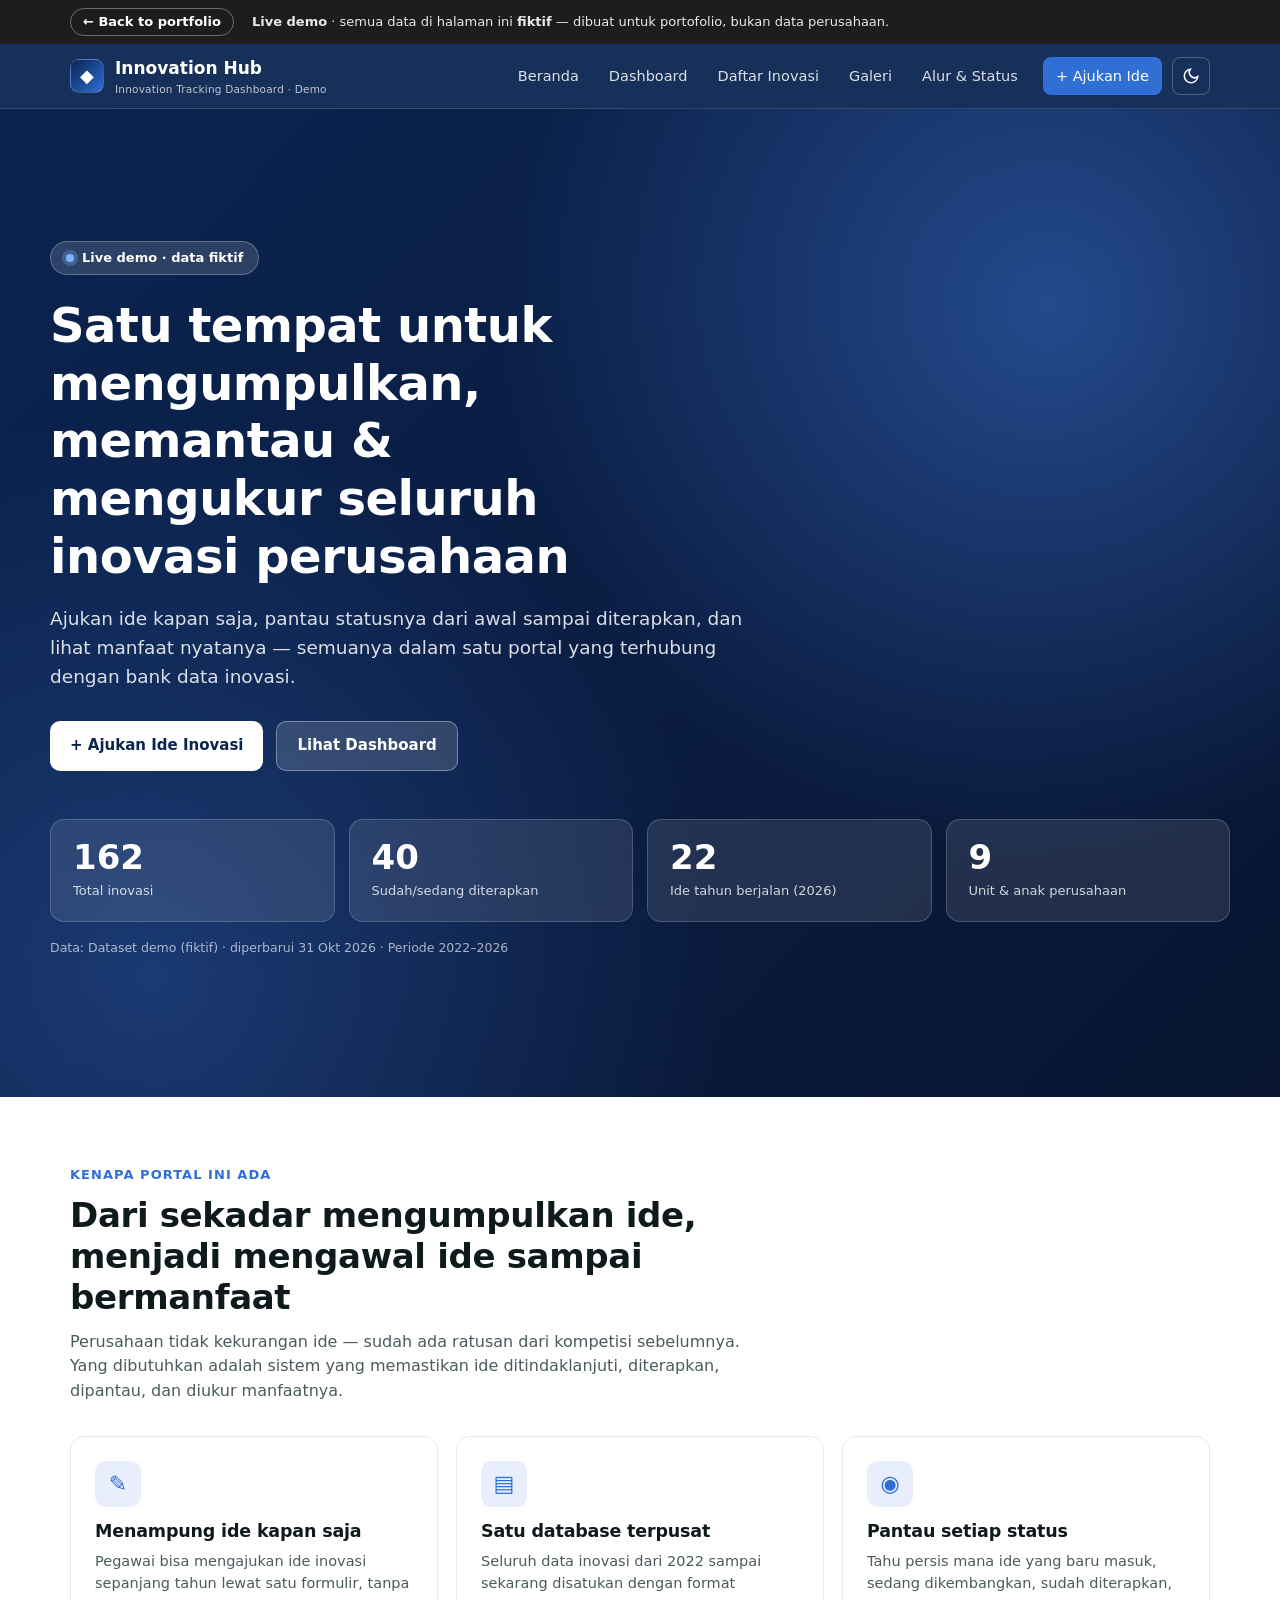
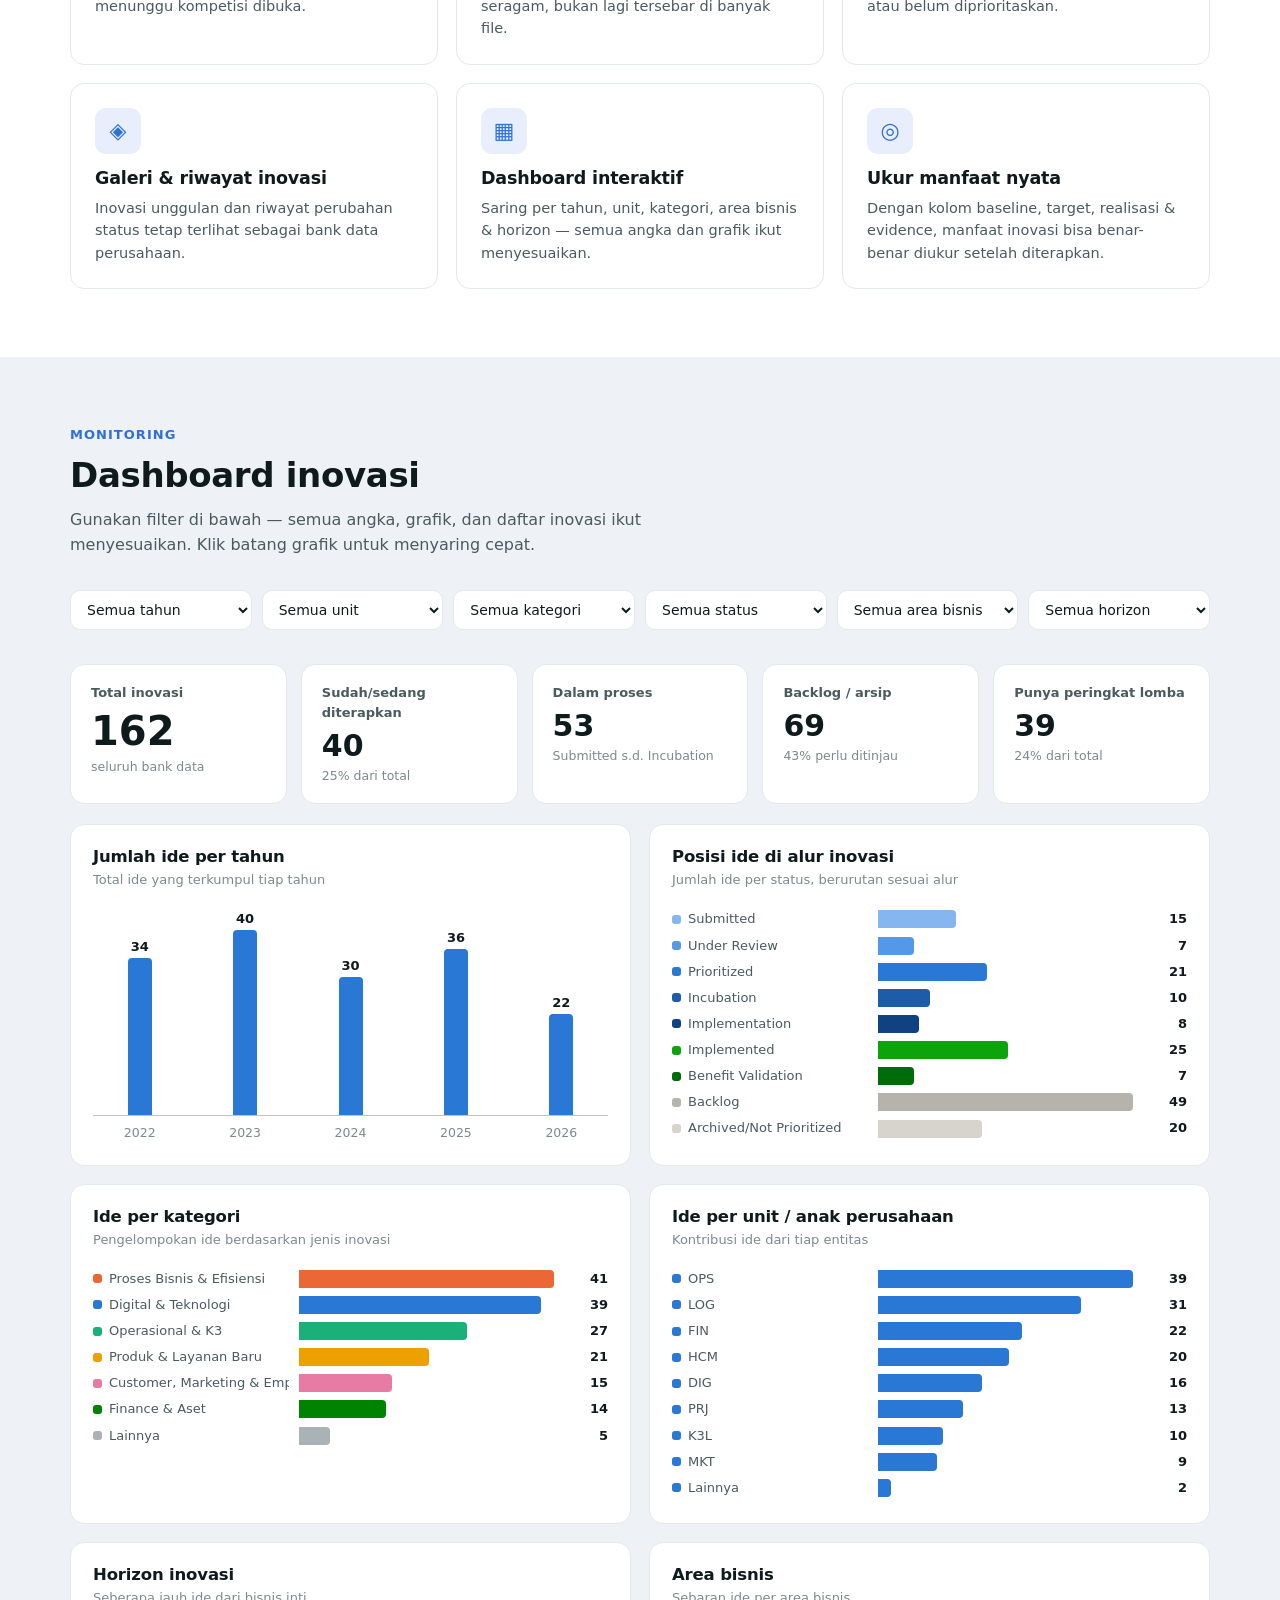
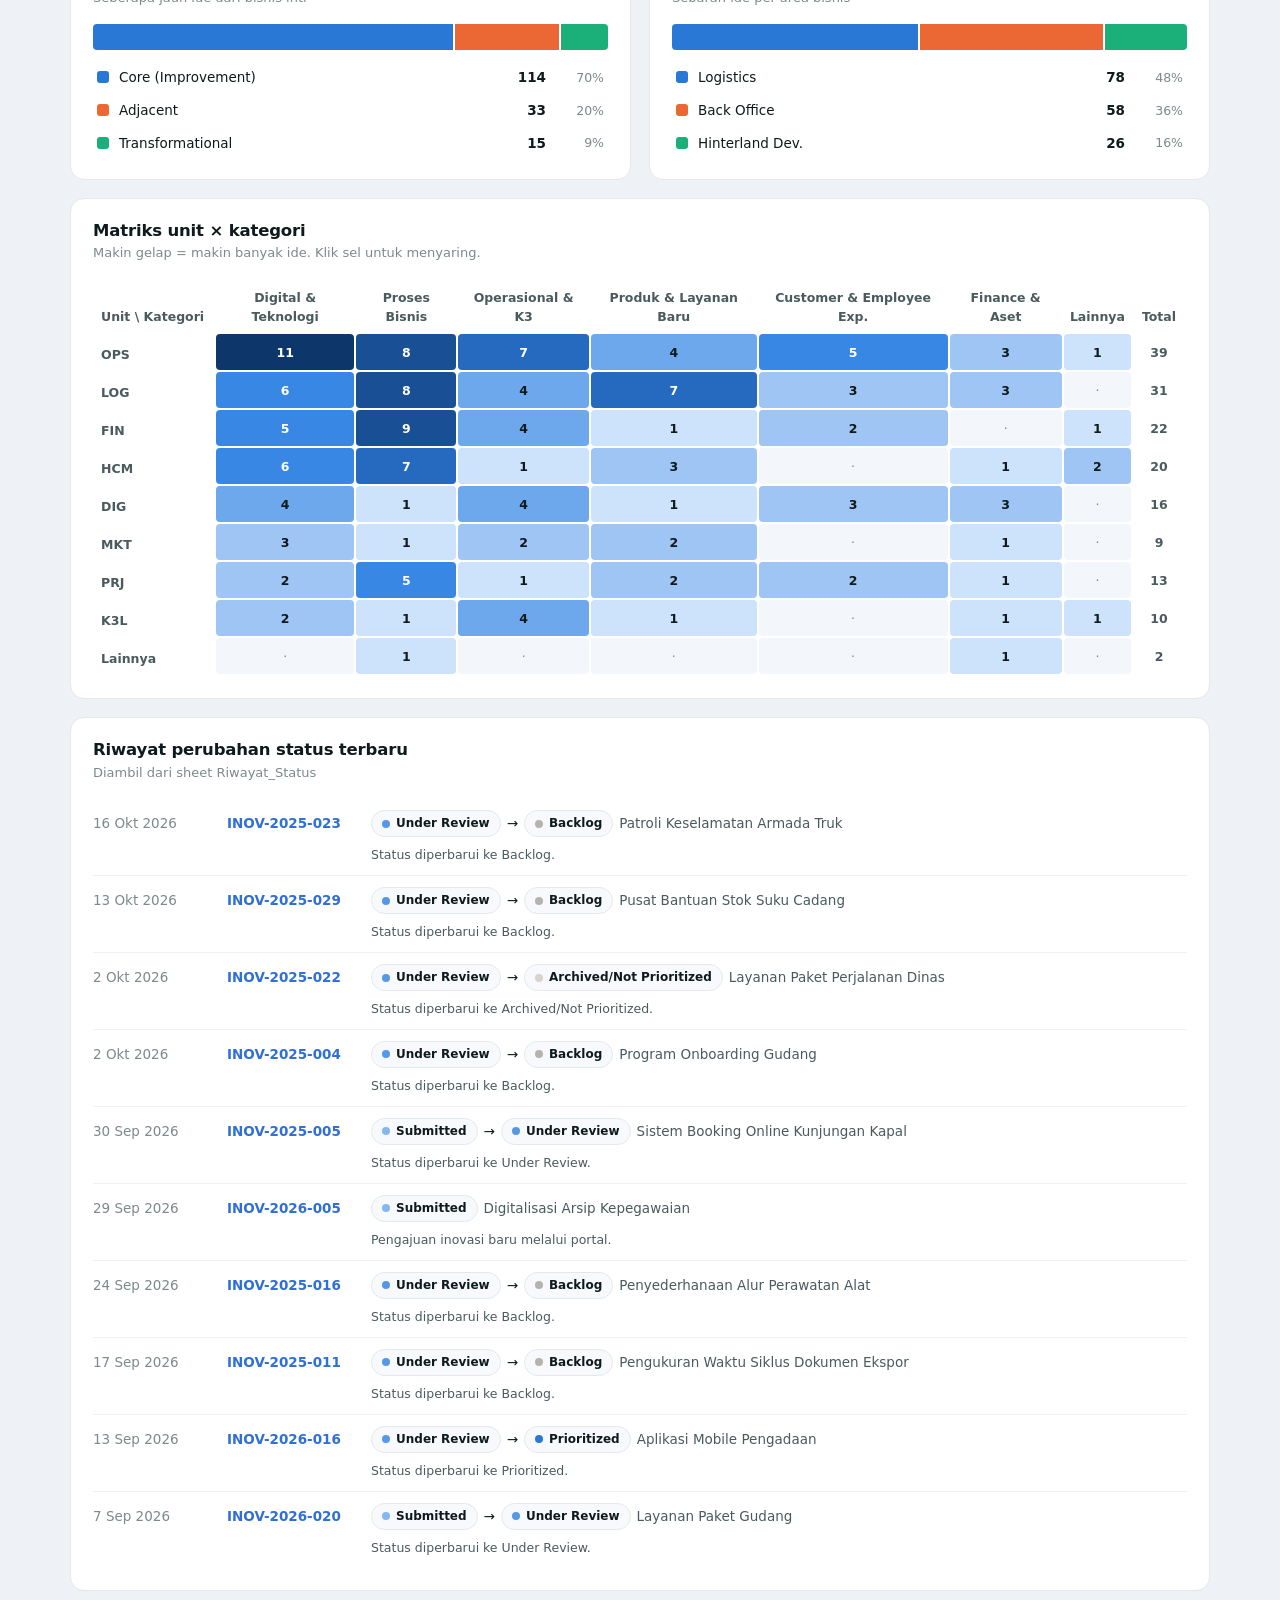
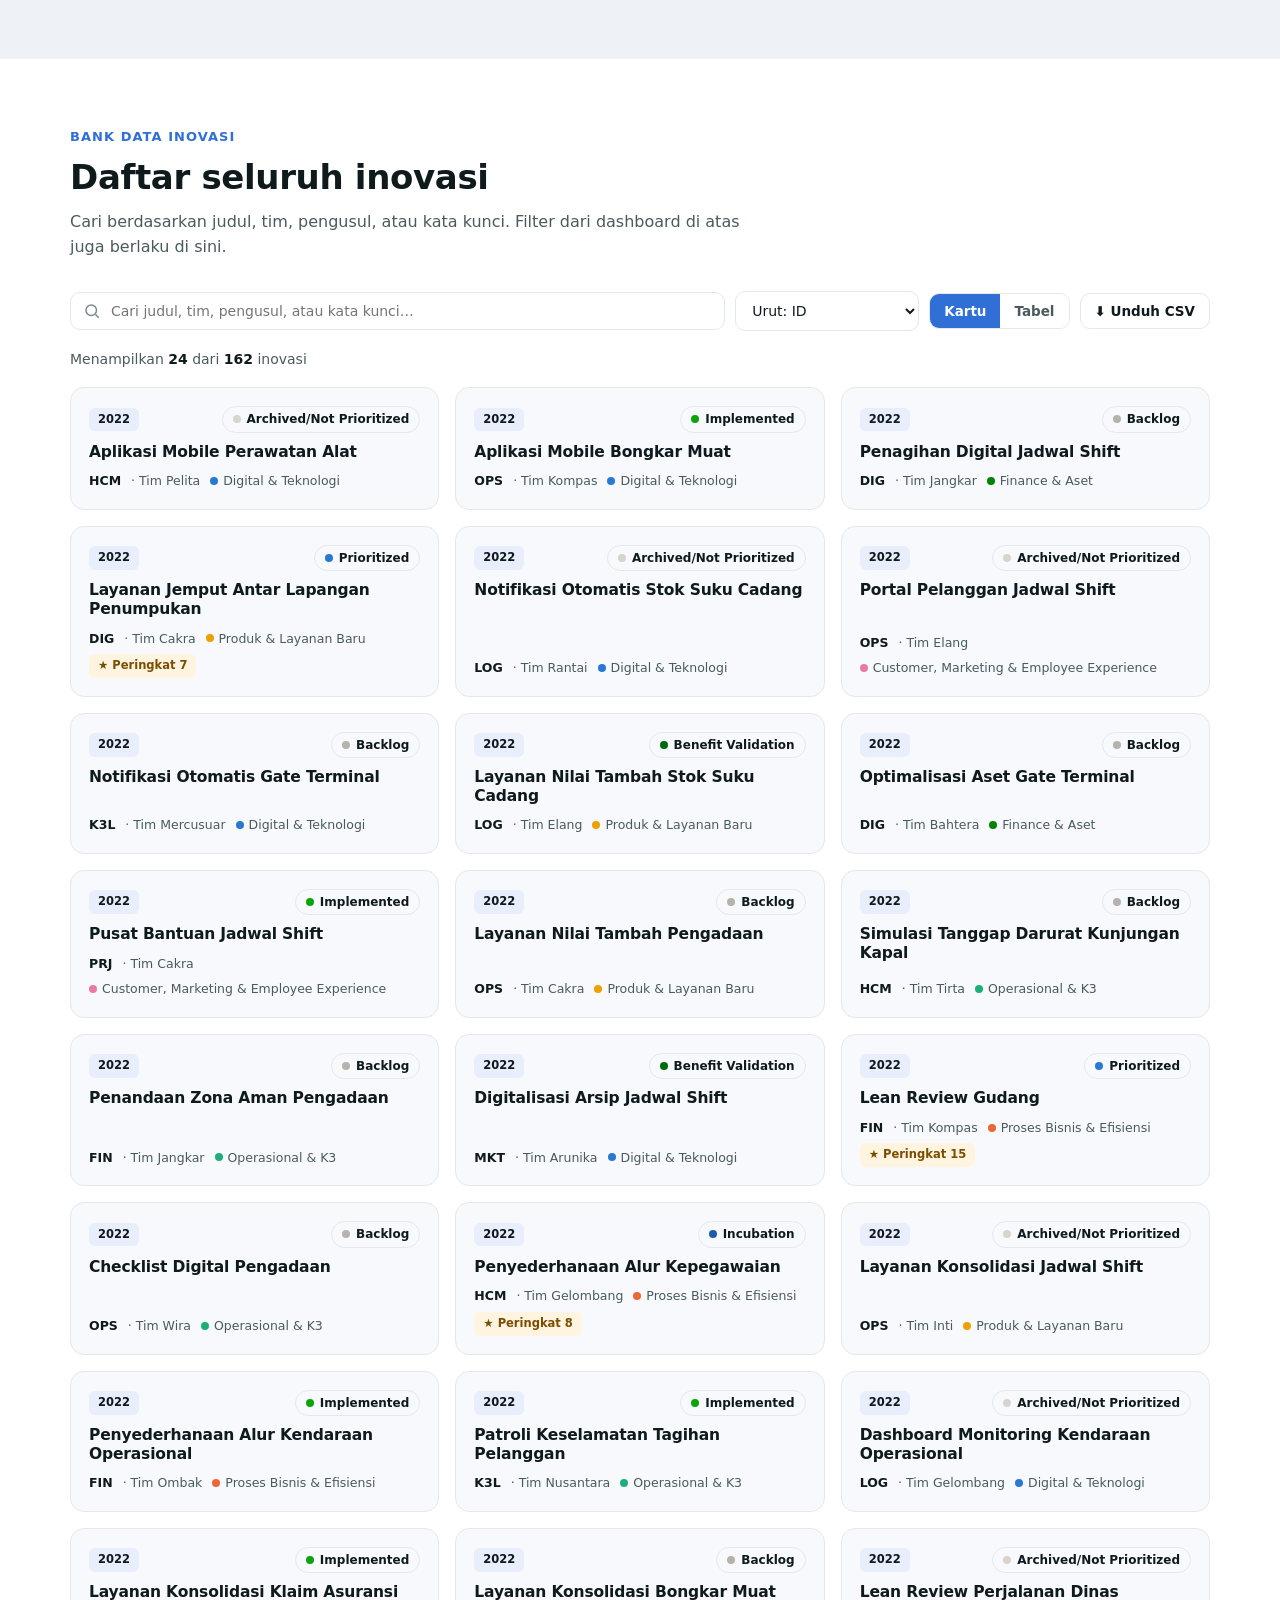
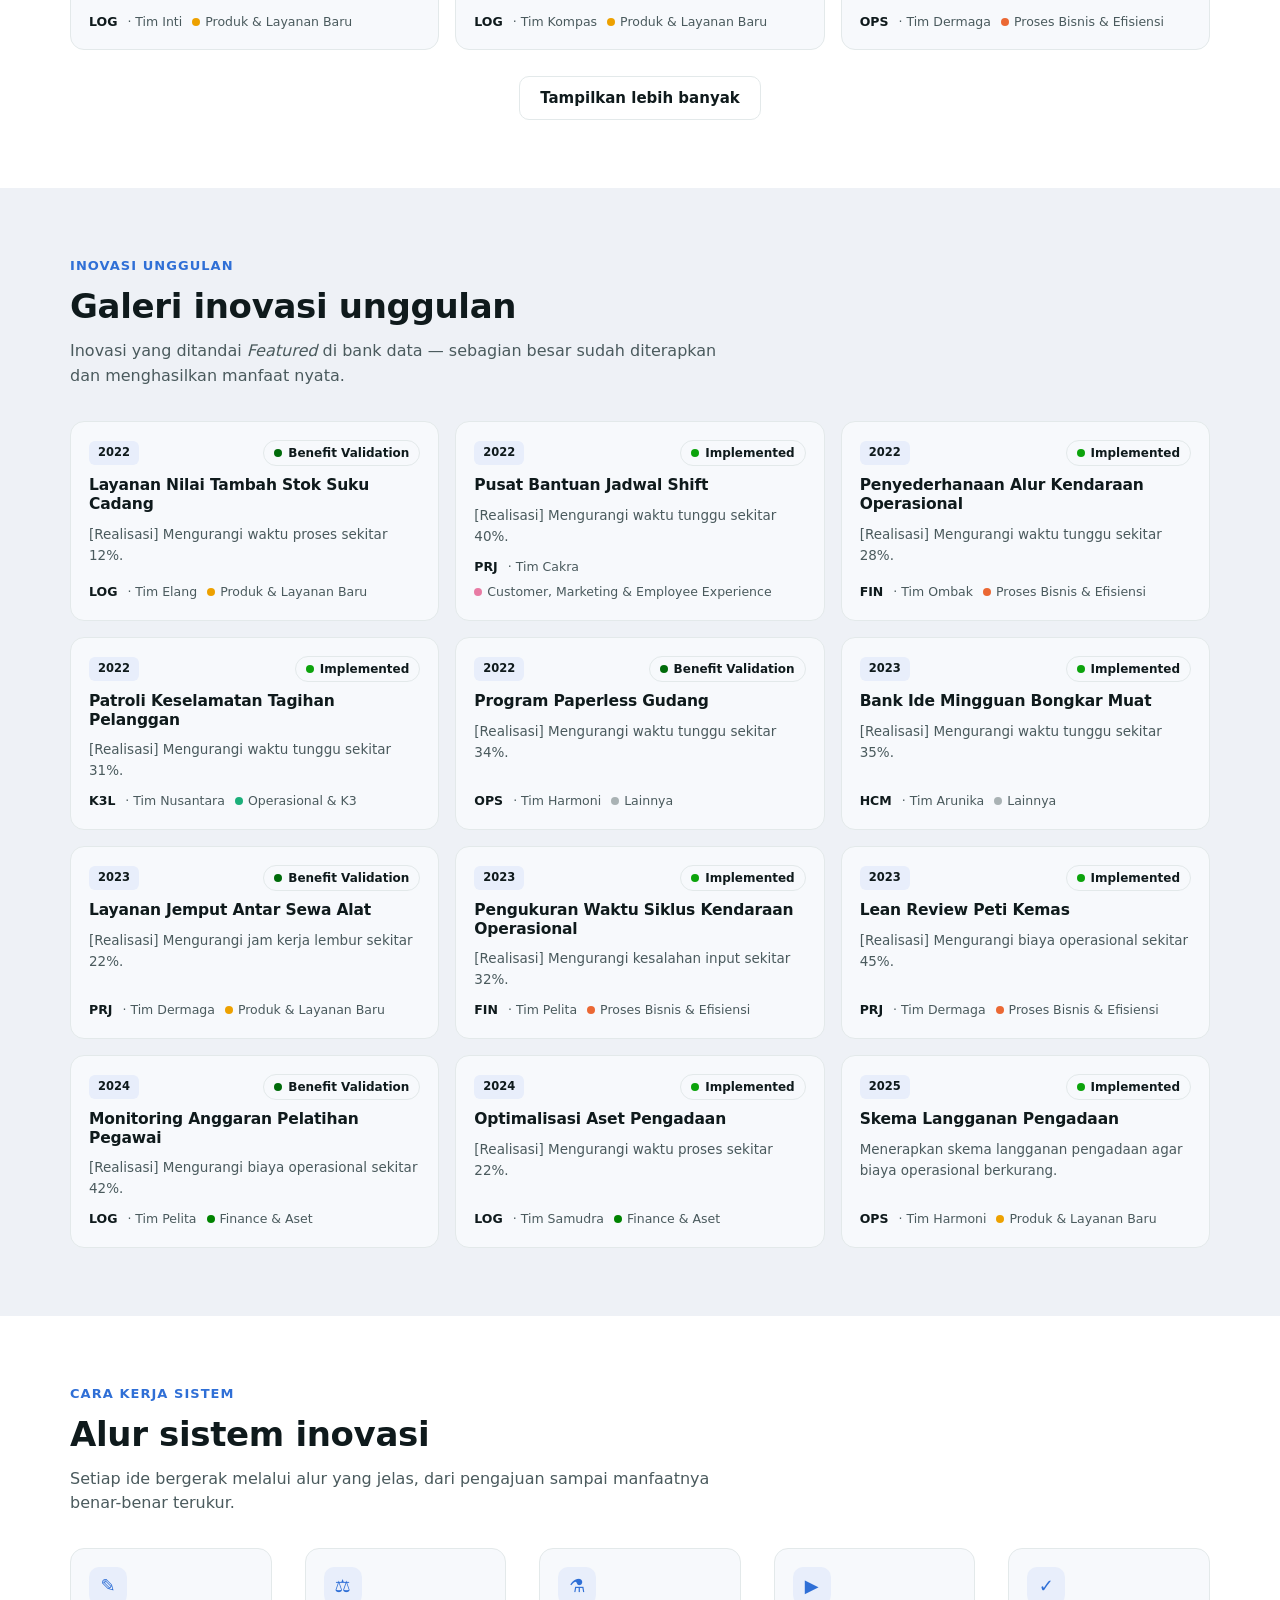
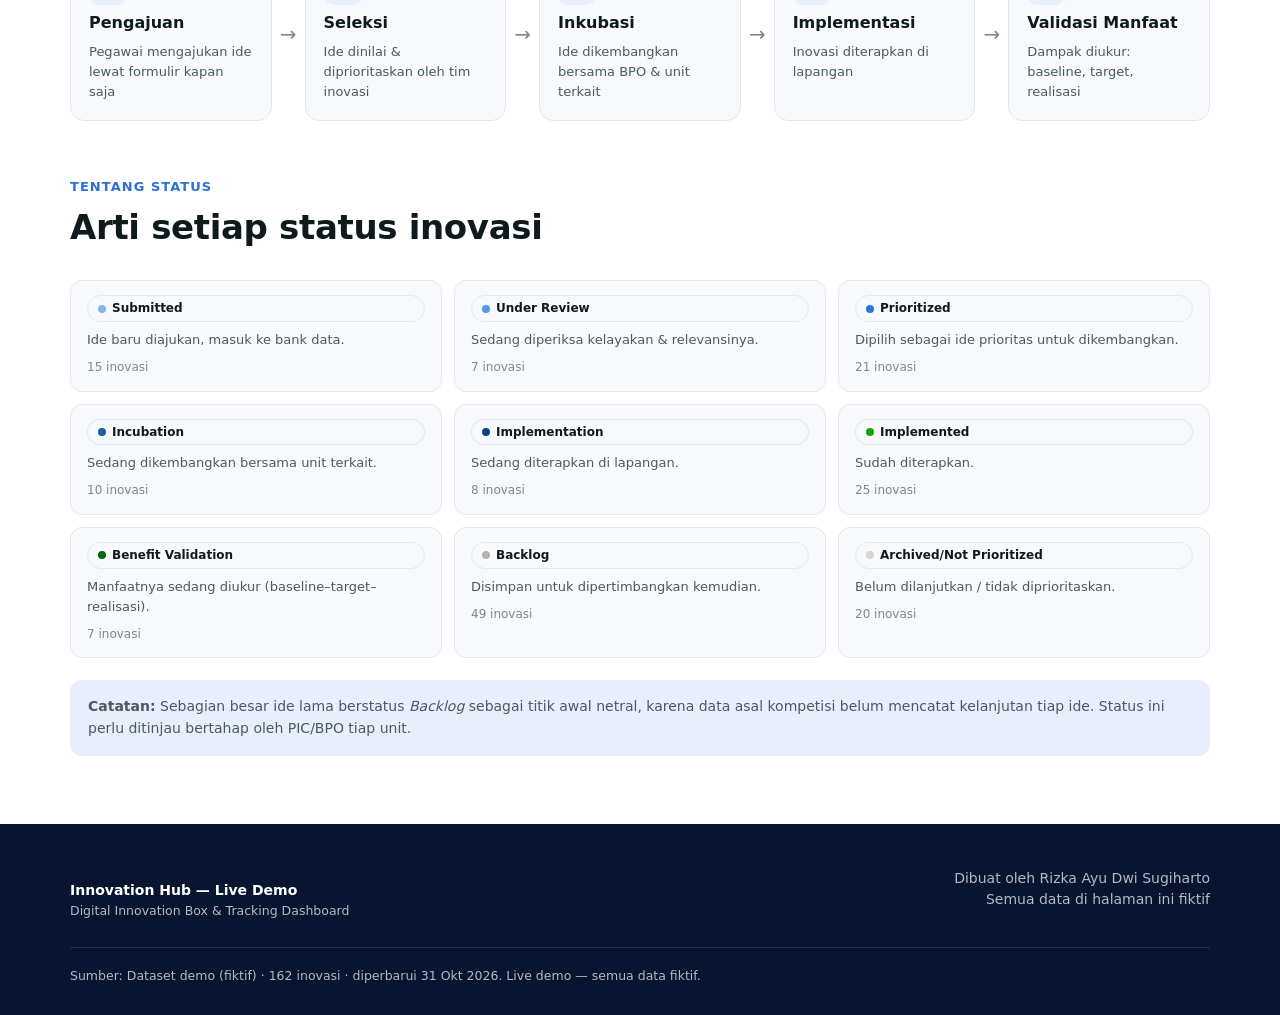
==== projects/innovation-hub/index.html @ 13614c26 "Add Innovation Hub live demo with fictional data - projects/innovation-hub: the dashboard's own HTML" ====
<!DOCTYPE html>
<html lang="id">
<head>
<meta charset="UTF-8">
<meta name="viewport" content="width=device-width, initial-scale=1.0">
<title>Innovation Hub — Live Demo · Rizka Ayu Dwi Sugiharto</title>
<meta name="robots" content="noindex">
<meta name="description" content="Live demo of an innovation tracking dashboard built by Rizka Ayu Dwi Sugiharto. All data on this page is fictional.">
<link rel="stylesheet" href="assets/css/style.css">
<style>
.demo-bar{background:#1d1d1f;color:#e9e9ec;font-size:13px;position:relative;z-index:60}
.demo-in{display:flex;gap:10px 18px;align-items:center;flex-wrap:wrap;padding-top:8px;padding-bottom:8px}
.demo-bar a{color:#fff;font-weight:700;text-decoration:none;border:1px solid rgba(255,255,255,.35);border-radius:999px;padding:3px 12px;white-space:nowrap}
.demo-bar a:hover{background:#fff;color:#1d1d1f}
.foot-right a{color:inherit}
</style>
</head>
<body>


<!-- DEMO BAR -->
<div class="demo-bar"><div class="wrap demo-in"><a href="../../index.html#more-work">← Back to portfolio</a><span><b>Live demo</b> · semua data di halaman ini <b>fiktif</b> — dibuat untuk portofolio, bukan data perusahaan.</span></div></div>

<!-- NAV -->
<header class="nav">
  <div class="wrap nav-in">
    <a href="#beranda" class="logo">
      <span class="logo-mark">◆</span>
      <span>Innovation Hub<small>Innovation Tracking Dashboard · Demo</small></span>
    </a>
    <nav class="nav-links" id="navlinks">
      <a href="#beranda">Beranda</a>
      <a href="#dashboard">Dashboard</a>
      <a href="#daftar">Daftar Inovasi</a>
      <a href="#galeri">Galeri</a>
      <a href="#alur">Alur &amp; Status</a>
      <a href="#" class="btn btn-primary nav-cta js-form-link" target="_blank" rel="noopener">+ Ajukan Ide</a>
    </nav>
    <button class="theme-btn" id="themeBtn" aria-label="Ganti tema terang/gelap" title="Ganti tema"><svg width="18" height="18" viewBox="0 0 24 24" fill="none" stroke="currentColor" stroke-width="2" aria-hidden="true"><path d="M21 12.8A9 9 0 1 1 11.2 3a7 7 0 0 0 9.8 9.8z"/></svg></button>
    <button class="burger" id="burger" aria-label="Menu">☰</button>
  </div>
</header>

<!-- HERO -->
<section class="hero" id="beranda">
  <div class="wrap hero-in">
    <span class="badge"><span class="dot"></span>Live demo · data fiktif</span>
    <!-- >> BOLEH DIEDIT: judul besar & kalimat pembuka << -->
    <h1>Satu tempat untuk mengumpulkan, memantau &amp; mengukur seluruh inovasi perusahaan</h1>
    <p class="sub">Ajukan ide kapan saja, pantau statusnya dari awal sampai diterapkan, dan lihat manfaat nyatanya — semuanya dalam satu portal yang terhubung dengan bank data inovasi.</p>
    <div class="hero-cta">
      <a href="#" class="btn btn-primary btn-light js-form-link" target="_blank" rel="noopener">+ Ajukan Ide Inovasi</a>
      <a href="#dashboard" class="btn btn-ghost">Lihat Dashboard</a>
    </div>
    <div class="hero-stats" id="heroStats"></div>
    <div class="data-stamp" id="dataStamp"></div>
  </div>
</section>

<!-- FUNGSI -->
<section class="alt">
  <div class="wrap">
    <div class="sec-head">
      <!-- >> BOLEH DIEDIT << -->
      <div class="eyebrow">Kenapa portal ini ada</div>
      <h2>Dari sekadar mengumpulkan ide, menjadi mengawal ide sampai bermanfaat</h2>
      <p>Perusahaan tidak kekurangan ide — sudah ada ratusan dari kompetisi sebelumnya. Yang dibutuhkan adalah sistem yang memastikan ide ditindaklanjuti, diterapkan, dipantau, dan diukur manfaatnya.</p>
    </div>
    <div class="fgrid">
      <div class="fcard"><div class="ic">✎</div><h3>Menampung ide kapan saja</h3><p>Pegawai bisa mengajukan ide inovasi sepanjang tahun lewat satu formulir, tanpa menunggu kompetisi dibuka.</p></div>
      <div class="fcard"><div class="ic">▤</div><h3>Satu database terpusat</h3><p>Seluruh data inovasi dari 2022 sampai sekarang disatukan dengan format seragam, bukan lagi tersebar di banyak file.</p></div>
      <div class="fcard"><div class="ic">◉</div><h3>Pantau setiap status</h3><p>Tahu persis mana ide yang baru masuk, sedang dikembangkan, sudah diterapkan, atau belum diprioritaskan.</p></div>
      <div class="fcard"><div class="ic">◈</div><h3>Galeri &amp; riwayat inovasi</h3><p>Inovasi unggulan dan riwayat perubahan status tetap terlihat sebagai bank data perusahaan.</p></div>
      <div class="fcard"><div class="ic">▦</div><h3>Dashboard interaktif</h3><p>Saring per tahun, unit, kategori, area bisnis &amp; horizon — semua angka dan grafik ikut menyesuaikan.</p></div>
      <div class="fcard"><div class="ic">◎</div><h3>Ukur manfaat nyata</h3><p>Dengan kolom baseline, target, realisasi &amp; evidence, manfaat inovasi bisa benar-benar diukur setelah diterapkan.</p></div>
    </div>
  </div>
</section>

<!-- DASHBOARD -->
<section id="dashboard">
  <div class="wrap">
    <div class="sec-head">
      <!-- >> BOLEH DIEDIT << -->
      <div class="eyebrow">Monitoring</div>
      <h2>Dashboard inovasi</h2>
      <p>Gunakan filter di bawah — semua angka, grafik, dan daftar inovasi ikut menyesuaikan. Klik batang grafik untuk menyaring cepat.</p>
    </div>

    <div class="filterbar" id="filterbar">
      <select data-f="tahun" aria-label="Filter tahun"><option value="">Semua tahun</option></select>
      <select data-f="unit" aria-label="Filter unit"><option value="">Semua unit</option></select>
      <select data-f="kategori" aria-label="Filter kategori"><option value="">Semua kategori</option></select>
      <select data-f="status" aria-label="Filter status"><option value="">Semua status</option></select>
      <select data-f="area" aria-label="Filter area bisnis"><option value="">Semua area bisnis</option></select>
      <select data-f="horizon" aria-label="Filter horizon"><option value="">Semua horizon</option></select>
      <button class="btn btn-outline btn-sm" id="resetBtn" type="button">Reset filter</button>
    </div>
    <div class="active-filters" id="activeFilters"></div>

    <div class="kpis" id="kpis"></div>

    <div class="dash-grid">
      <div class="panel"><h3>Jumlah ide per tahun</h3><div class="psub">Total ide yang terkumpul tiap tahun</div><div class="vbars" id="chartYear"></div></div>
      <div class="panel"><h3>Posisi ide di alur inovasi</h3><div class="psub">Jumlah ide per status, berurutan sesuai alur</div><div id="chartStatus"></div></div>
      <div class="panel"><h3>Ide per kategori</h3><div class="psub">Pengelompokan ide berdasarkan jenis inovasi</div><div id="chartKat"></div></div>
      <div class="panel"><h3>Ide per unit / anak perusahaan</h3><div class="psub">Kontribusi ide dari tiap entitas</div><div id="chartUnit"></div></div>
      <div class="panel"><h3>Horizon inovasi</h3><div class="psub">Seberapa jauh ide dari bisnis inti</div><div id="chartHorizon"></div></div>
      <div class="panel"><h3>Area bisnis</h3><div class="psub">Sebaran ide per area bisnis</div><div id="chartArea"></div></div>
      <div class="panel span2">
        <div class="panel-h">
          <div><h3>Matriks unit × kategori</h3><div class="psub">Makin gelap = makin banyak ide. Klik sel untuk menyaring.</div></div>
        </div>
        <div class="heat-wrap" id="chartHeat"></div>
      </div>
      <div class="panel span2">
        <h3>Riwayat perubahan status terbaru</h3><div class="psub">Diambil dari sheet Riwayat_Status</div>
        <div id="history"></div>
      </div>
    </div>
  </div>
</section>

<!-- DAFTAR -->
<section id="daftar" class="alt">
  <div class="wrap">
    <div class="sec-head">
      <!-- >> BOLEH DIEDIT << -->
      <div class="eyebrow">Bank data inovasi</div>
      <h2>Daftar seluruh inovasi</h2>
      <p>Cari berdasarkan judul, tim, pengusul, atau kata kunci. Filter dari dashboard di atas juga berlaku di sini.</p>
    </div>
    <div class="toolbar">
      <div class="search">
        <svg width="18" height="18" viewBox="0 0 24 24" fill="none" stroke="currentColor" stroke-width="2" aria-hidden="true"><circle cx="11" cy="11" r="7"/><path d="m21 21-4.3-4.3"/></svg>
        <input id="q" type="search" placeholder="Cari judul, tim, pengusul, atau kata kunci…">
      </div>
      <select id="sortBy" aria-label="Urutkan">
        <option value="id">Urut: ID</option>
        <option value="tahun-desc">Urut: Tahun terbaru</option>
        <option value="status">Urut: Status (alur)</option>
        <option value="rank">Urut: Peringkat</option>
        <option value="judul">Urut: Judul A–Z</option>
      </select>
      <div class="seg" role="group" aria-label="Tampilan">
        <button type="button" data-view="cards" class="on">Kartu</button>
        <button type="button" data-view="table">Tabel</button>
      </div>
      <button class="btn btn-outline btn-sm" id="csvBtn" type="button">⬇ Unduh CSV</button>
    </div>
    <div class="count-line" id="countLine"></div>
    <div class="cards" id="cards"></div>
    <div class="table-wrap" id="tableWrap" hidden></div>
    <div class="more-wrap"><button class="btn btn-outline" id="moreBtn" type="button">Tampilkan lebih banyak</button></div>
  </div>
</section>

<!-- GALERI -->
<section id="galeri">
  <div class="wrap">
    <div class="sec-head">
      <!-- >> BOLEH DIEDIT << -->
      <div class="eyebrow">Inovasi unggulan</div>
      <h2>Galeri inovasi unggulan</h2>
      <p>Inovasi yang ditandai <i>Featured</i> di bank data — sebagian besar sudah diterapkan dan menghasilkan manfaat nyata.</p>
    </div>
    <div class="cards" id="galeriCards"></div>
  </div>
</section>

<!-- ALUR + STATUS -->
<section id="alur" class="alt">
  <div class="wrap">
    <div class="sec-head">
      <!-- >> BOLEH DIEDIT << -->
      <div class="eyebrow">Cara kerja sistem</div>
      <h2>Alur sistem inovasi</h2>
      <p>Setiap ide bergerak melalui alur yang jelas, dari pengajuan sampai manfaatnya benar-benar terukur.</p>
    </div>
    <div class="flow">
      <div class="fstep"><div class="fic">✎</div><b>Pengajuan</b><span>Pegawai mengajukan ide lewat formulir kapan saja</span></div>
      <div class="farrow">→</div>
      <div class="fstep"><div class="fic">⚖</div><b>Seleksi</b><span>Ide dinilai &amp; diprioritaskan oleh tim inovasi</span></div>
      <div class="farrow">→</div>
      <div class="fstep"><div class="fic">⚗</div><b>Inkubasi</b><span>Ide dikembangkan bersama BPO &amp; unit terkait</span></div>
      <div class="farrow">→</div>
      <div class="fstep"><div class="fic">▶</div><b>Implementasi</b><span>Inovasi diterapkan di lapangan</span></div>
      <div class="farrow">→</div>
      <div class="fstep"><div class="fic">✓</div><b>Validasi Manfaat</b><span>Dampak diukur: baseline, target, realisasi</span></div>
    </div>

    <div class="sec-head" style="margin-top:56px">
      <div class="eyebrow">Tentang status</div>
      <h2>Arti setiap status inovasi</h2>
    </div>
    <div class="legend-grid" id="legend"></div>
    <div class="note"><b>Catatan:</b> Sebagian besar ide lama berstatus <i>Backlog</i> sebagai titik awal netral, karena data asal kompetisi belum mencatat kelanjutan tiap ide. Status ini perlu ditinjau bertahap oleh PIC/BPO tiap unit.</div>
  </div>
</section>

<!-- >> BOLEH DIEDIT: teks footer << -->
<footer>
  <div class="wrap">
    <div class="foot-in">
      <div>
        <div class="foot-title">Innovation Hub — Live Demo</div>
        <div class="foot-sub">Digital Innovation Box &amp; Tracking Dashboard</div>
      </div>
      <div class="foot-right">Dibuat oleh <a href="../../index.html">Rizka Ayu Dwi Sugiharto</a><br>Semua data di halaman ini fiktif</div>
    </div>
    <div class="foot-note" id="footNote"></div>
  </div>
</footer>

<!-- MODAL -->
<div class="modal-bg" id="modalBg"><div class="modal" id="modal" role="dialog" aria-modal="true"></div></div>
<!-- TOOLTIP -->
<div class="tip" id="tip" role="tooltip"></div>

<script src="assets/js/config.js"></script>
<script src="data/data.js"></script>
<script src="assets/js/app.js"></script>
</body>
</html>
---- projects/innovation-hub/assets/css/style.css ----
/* ================================================================
   SPSL Innovation Hub — style
   Warna didefinisikan sebagai token; mode gelap memakai step sendiri.
   ================================================================ */
:root{
  color-scheme:light;
  --brand:#0a2450; --brand-2:#2f6fd6; --brand-3:#e8eefb;
  --plane:#eef1f6; --surface:#ffffff; --surface-2:#f7f9fc;
  --ink:#0f1a1c; --ink-2:#4a5a5d; --muted:#7d898b;
  --line:#e3e9ea; --line-2:#eef2f3;
  --grid:#e1e0d9; --axis:#c3c2b7;
  /* kategori (urutan tetap) */
  --c1:#2a78d6; --c2:#eb6834; --c3:#1baf7a; --c4:#eda100; --c5:#e87ba4; --c6:#008300; --c-other:#a9b2b4;
  /* status alur: ramp biru ordinal + hijau untuk "sudah diterapkan" */
  --st-sub:#86b6ef; --st-rev:#5598e7; --st-pri:#2a78d6; --st-inc:#1c5cab; --st-imp:#104281;
  --st-done:#0ca30c; --st-ben:#006b0a; --st-back:#b5b3ab; --st-arch:#d6d4cc;
  /* heatmap (sequential biru) */
  --h0:#f3f6fa; --h1:#cde2fb; --h2:#9ec5f4; --h3:#6da7ec; --h4:#3987e5; --h5:#256abf; --h6:#184f95; --h7:#0d366b;
  --good:#0ca30c; --good-d:#006300;
  --radius:14px; --shadow:0 1px 3px rgba(11,26,28,.06),0 8px 24px rgba(11,26,28,.06);
  --shadow-lg:0 12px 40px rgba(11,26,28,.18);
  --font:system-ui,-apple-system,"Segoe UI",Roboto,sans-serif;
}
@media (prefers-color-scheme: dark){
  :root:not([data-theme="light"]){
    color-scheme:dark;
    --brand-3:#1b2a44;
    --plane:#0d1117; --surface:#161b22; --surface-2:#1c222b;
    --ink:#eef1f4; --ink-2:#b9c2c9; --muted:#8b969e;
    --line:#2a313b; --line-2:#222831;
    --grid:#2c2c2a; --axis:#383835;
    --c1:#3987e5; --c2:#d95926; --c3:#199e70; --c4:#c98500; --c5:#d55181; --c6:#008300; --c-other:#5e676e;
    --st-sub:#9ec5f4; --st-rev:#6da7ec; --st-pri:#3987e5; --st-inc:#256abf; --st-imp:#184f95;
    --st-back:#6b6a64; --st-arch:#45443f;
    --h0:#1c222b; --h1:#14325a; --h2:#184f95; --h3:#1c5cab; --h4:#256abf; --h5:#3987e5; --h6:#6da7ec; --h7:#b7d3f6;
    --good-d:#0ca30c;
    --shadow:0 1px 3px rgba(0,0,0,.4),0 8px 24px rgba(0,0,0,.25);
  }
}
:root[data-theme="dark"]{
  color-scheme:dark;
  --brand-3:#1b2a44;
  --plane:#0d1117; --surface:#161b22; --surface-2:#1c222b;
  --ink:#eef1f4; --ink-2:#b9c2c9; --muted:#8b969e;
  --line:#2a313b; --line-2:#222831;
  --grid:#2c2c2a; --axis:#383835;
  --c1:#3987e5; --c2:#d95926; --c3:#199e70; --c4:#c98500; --c5:#d55181; --c6:#008300; --c-other:#5e676e;
  --st-sub:#9ec5f4; --st-rev:#6da7ec; --st-pri:#3987e5; --st-inc:#256abf; --st-imp:#184f95;
  --st-back:#6b6a64; --st-arch:#45443f;
  --h0:#1c222b; --h1:#14325a; --h2:#184f95; --h3:#1c5cab; --h4:#256abf; --h5:#3987e5; --h6:#6da7ec; --h7:#b7d3f6;
  --good-d:#0ca30c;
  --shadow:0 1px 3px rgba(0,0,0,.4),0 8px 24px rgba(0,0,0,.25);
}

*{box-sizing:border-box;margin:0;padding:0}
html{scroll-behavior:smooth;scroll-padding-top:70px}
body{font-family:var(--font);color:var(--ink);background:var(--plane);line-height:1.55;-webkit-font-smoothing:antialiased;overflow-x:hidden}
a{color:inherit;text-decoration:none}
h1,h2,h3{line-height:1.2;letter-spacing:-.01em}
.wrap{max-width:1180px;margin:0 auto;padding:0 20px}
@media(max-width:520px){.wrap{padding:0 16px}}

.btn{display:inline-flex;align-items:center;gap:8px;border:0;border-radius:10px;padding:12px 20px;font-size:15px;font-weight:600;font-family:var(--font);cursor:pointer;transition:.15s;white-space:nowrap}
.btn-sm{padding:9px 14px;font-size:13.5px}
.btn-primary{background:var(--brand-2);color:#fff}
.btn-primary:hover{filter:brightness(1.08);transform:translateY(-1px)}
.btn-light{background:#fff;color:#0a2450}
.btn-ghost{background:rgba(255,255,255,.15);color:#fff;border:1px solid rgba(255,255,255,.35)}
.btn-ghost:hover{background:rgba(255,255,255,.25)}
.btn-outline{background:var(--surface);color:var(--ink);border:1.5px solid var(--line)}
.btn-outline:hover{border-color:var(--brand-2)}

/* NAV */
header.nav{position:sticky;top:0;z-index:100;background:rgba(10,36,80,.94);backdrop-filter:blur(12px);border-bottom:1px solid rgba(255,255,255,.12)}
.nav-in{display:flex;align-items:center;gap:10px;height:64px}
.logo{display:flex;align-items:center;gap:11px;font-weight:800;font-size:17px;color:#fff;margin-right:auto}
.logo-mark{width:34px;height:34px;border-radius:9px;background:linear-gradient(135deg,#0a2450,#2f6fd6);display:grid;place-items:center;color:#fff;font-size:18px;flex:none;border:1px solid rgba(255,255,255,.2)}
.logo small{display:block;font-size:10.5px;font-weight:500;color:rgba(255,255,255,.72);letter-spacing:.02em}
.nav-links{display:flex;gap:4px;align-items:center}
.nav-links a{font-size:14.5px;font-weight:500;color:rgba(255,255,255,.85);padding:8px 13px;border-radius:8px;transition:.15s}
.nav-links a:hover{background:rgba(255,255,255,.14);color:#fff}
.nav-links a.btn-primary{color:#fff;margin-left:8px}
.theme-btn{display:grid;place-items:center}
.theme-btn,.burger{background:none;border:1px solid rgba(255,255,255,.25);border-radius:8px;color:#fff;cursor:pointer;width:38px;height:38px;font-size:18px;flex:none}
.burger{display:none;font-size:22px}
@media(max-width:940px){
  .nav-links{position:fixed;inset:64px 0 auto 0;flex-direction:column;align-items:stretch;background:#0a2450;padding:12px 20px;gap:2px;display:none;box-shadow:var(--shadow)}
  .nav-links.open{display:flex}
  .nav-links a{padding:12px}
  .nav-links a.btn-primary{margin:6px 0 0;justify-content:center}
  .burger{display:block}
}

/* HERO */
.hero{position:relative;background:linear-gradient(135deg,#0a2450 0%,#0a1c40 55%,#071531 100%);color:#fff;overflow:hidden}
.hero::after{content:"";position:absolute;inset:0;background:radial-gradient(circle at 82% 20%,rgba(64,124,224,.48),transparent 42%),radial-gradient(circle at 12% 88%,rgba(64,124,224,.30),transparent 40%);pointer-events:none}
.hero-in{position:relative;z-index:1;padding:64px 0 72px}
.cobrand{display:flex;align-items:center;gap:20px;flex-wrap:wrap;margin-bottom:28px}
.cobrand img{height:38px;width:auto;display:block;filter:drop-shadow(0 1px 3px rgba(0,0,0,.28))}
.cb-div{width:1px;height:32px;background:rgba(255,255,255,.30)}
@media(max-width:520px){.cobrand img{height:28px}.cobrand{gap:14px}}
.badge{display:inline-flex;align-items:center;gap:8px;background:rgba(255,255,255,.14);border:1px solid rgba(255,255,255,.25);border-radius:100px;padding:6px 15px;font-size:13px;font-weight:600;margin-bottom:22px}
.badge .dot{width:8px;height:8px;border-radius:50%;background:#7fb3ff;box-shadow:0 0 0 4px rgba(127,179,255,.28)}
.hero h1{font-size:clamp(28px,5vw,48px);font-weight:800;max-width:18ch}
.hero .sub{font-size:clamp(15.5px,2vw,18.5px);color:rgba(255,255,255,.85);max-width:60ch;margin:20px 0 30px}
.hero-cta{display:flex;gap:13px;flex-wrap:wrap}
.hero-stats{display:grid;grid-template-columns:repeat(4,1fr);gap:14px;margin-top:48px}
.hstat{background:rgba(255,255,255,.1);border:1px solid rgba(255,255,255,.18);border-radius:var(--radius);padding:20px 22px}
.hstat .n{font-size:34px;font-weight:800;line-height:1}
.hstat .l{font-size:13px;color:rgba(255,255,255,.8);margin-top:7px}
@media(max-width:760px){.hero-stats{grid-template-columns:repeat(2,1fr)}}
.data-stamp{margin-top:16px;font-size:12.5px;color:rgba(255,255,255,.65)}

section{padding:68px 0}
.sec-head{max-width:66ch;margin-bottom:32px}
.eyebrow{color:var(--brand-2);font-weight:700;font-size:13px;letter-spacing:.08em;text-transform:uppercase;margin-bottom:10px}
.sec-head h2{font-size:clamp(24px,3.4vw,34px);font-weight:800}
.sec-head p{color:var(--ink-2);font-size:16px;margin-top:12px}
.alt{background:var(--surface)}

/* FEATURES */
.fgrid{display:grid;grid-template-columns:repeat(3,1fr);gap:18px}
@media(max-width:820px){.fgrid{grid-template-columns:1fr}}
.fcard{background:var(--surface);border:1px solid var(--line);border-radius:var(--radius);padding:24px}
.fcard .ic{width:46px;height:46px;border-radius:11px;background:var(--brand-3);color:var(--brand-2);display:grid;place-items:center;font-size:22px;margin-bottom:14px}
.fcard h3{font-size:17.5px;margin-bottom:8px}
.fcard p{color:var(--ink-2);font-size:14.5px}

/* FILTERS */
input,select,textarea{padding:10px 12px;border:1.5px solid var(--line);border-radius:10px;font-size:14px;font-family:var(--font);color:var(--ink);background:var(--surface);transition:.15s}
input:focus,select:focus{outline:none;border-color:var(--brand-2);box-shadow:0 0 0 3px rgba(47,111,214,.15)}
.filterbar{display:flex;gap:10px;flex-wrap:wrap;align-items:center;margin-bottom:10px}
.filterbar select{flex:1 1 150px;min-width:0}
.filterbar select.on{border-color:var(--brand-2);background:var(--brand-3)}
.active-filters{display:flex;gap:8px;flex-wrap:wrap;min-height:6px;margin-bottom:18px}
.fchip{display:inline-flex;align-items:center;gap:6px;background:var(--brand-3);color:var(--ink);border:1px solid var(--line);border-radius:100px;padding:4px 6px 4px 12px;font-size:12.5px;font-weight:600}
.fchip button{border:0;background:none;color:var(--ink-2);cursor:pointer;font-size:15px;line-height:1;width:20px;height:20px;border-radius:50%}
.fchip button:hover{background:var(--surface)}

/* KPI */
.kpis{display:grid;grid-template-columns:repeat(5,1fr);gap:14px;margin-bottom:20px}
@media(max-width:1000px){.kpis{grid-template-columns:repeat(3,1fr)}}
@media(max-width:600px){.kpis{grid-template-columns:repeat(2,1fr)}.kpi.hero-kpi{grid-column:span 2}}
.kpi{background:var(--surface);border:1px solid var(--line);border-radius:var(--radius);padding:18px 20px}
.kpi .l{font-size:13px;color:var(--ink-2);font-weight:600}
.kpi .n{font-size:30px;font-weight:800;line-height:1.1;margin-top:6px}
.kpi .s{font-size:12.5px;color:var(--muted);margin-top:4px}
.kpi.hero-kpi .n{font-size:40px}

/* DASHBOARD PANELS */
.dash-grid{display:grid;grid-template-columns:1fr 1fr;gap:18px}
@media(max-width:820px){.dash-grid{grid-template-columns:1fr}}
.panel{background:var(--surface);border:1px solid var(--line);border-radius:var(--radius);padding:22px;min-width:0;transition:opacity .2s}
.panel.span2{grid-column:1/-1}
.panel h3{font-size:16.5px}
.psub{font-size:13px;color:var(--muted);margin:3px 0 16px}
.empty{color:var(--muted);font-size:14px;padding:20px 0;text-align:center}

/* horizontal bars */
.bar-row{display:grid;grid-template-columns:minmax(90px,38%) 1fr 44px;align-items:center;gap:10px;padding:3px 0;cursor:pointer;border-radius:6px}
.bar-row:hover,.bar-row:focus-visible{background:var(--surface-2);outline:none}
.bar-row.dim{opacity:.35}
.bl{font-size:13px;color:var(--ink-2);white-space:nowrap;overflow:hidden;text-overflow:ellipsis;display:flex;align-items:center;gap:7px}
.bl .sw{width:9px;height:9px;border-radius:3px;flex:none}
.bar-track{height:18px;position:relative}
.bar-fill{position:absolute;left:0;top:0;bottom:0;max-height:18px;border-radius:0 4px 4px 0;transition:width .6s cubic-bezier(.2,.7,.2,1);min-width:2px}
.bar-val{font-size:13px;font-weight:700;text-align:right;font-variant-numeric:tabular-nums}

/* columns (per tahun) */
.vbars{display:flex;align-items:flex-end;gap:12px;height:210px;padding-top:24px;border-bottom:1px solid var(--axis)}
.vbar-col{flex:1;display:flex;flex-direction:column;align-items:center;justify-content:flex-end;height:100%;cursor:pointer;border-radius:6px 6px 0 0}
.vbar-col:hover,.vbar-col:focus-visible{background:var(--surface-2);outline:none}
.vbar-col.dim{opacity:.35}
.vbar{width:100%;max-width:24px;background:var(--c1);border-radius:4px 4px 0 0;position:relative;transition:height .6s cubic-bezier(.2,.7,.2,1);min-height:2px}
.vv{position:absolute;top:-21px;left:50%;transform:translateX(-50%);font-size:13px;font-weight:700;white-space:nowrap}
.vbar-x{display:flex;justify-content:space-between;gap:12px}
.vbar-x span{flex:1;text-align:center;font-size:12.5px;color:var(--muted);padding-top:7px;font-variant-numeric:tabular-nums}

/* stacked 100% bar */
.stack{display:flex;height:26px;gap:2px;border-radius:4px;overflow:hidden;margin:4px 0 14px}
.stack > div{height:100%;cursor:pointer;transition:filter .15s;min-width:3px}
.stack > div:hover{filter:brightness(1.1)}
.legend{display:flex;flex-direction:column;gap:6px}
.lg{display:grid;grid-template-columns:12px 1fr auto auto;gap:10px;align-items:center;font-size:13.5px;cursor:pointer;padding:3px 4px;border-radius:6px}
.lg:hover{background:var(--surface-2)}
.lg .sw{width:12px;height:12px;border-radius:3px}
.lg .v{font-weight:700;font-variant-numeric:tabular-nums}
.lg .p{color:var(--muted);font-size:12.5px;width:48px;text-align:right;font-variant-numeric:tabular-nums}

/* heatmap */
.heat-wrap{overflow-x:auto}
.heat{border-collapse:separate;border-spacing:2px;width:100%;min-width:640px;font-size:12.5px}
.heat th{font-weight:600;color:var(--ink-2);padding:6px;text-align:center;vertical-align:bottom}
.heat th.rh{text-align:left;white-space:nowrap;padding-right:10px}
.heat td{height:36px;text-align:center;border-radius:4px;font-weight:700;font-variant-numeric:tabular-nums;cursor:pointer;min-width:52px}
.heat td:hover{outline:2px solid var(--ink);outline-offset:-2px}
.heat td.z{cursor:default;color:var(--muted);font-weight:400}
.heat td.z:hover{outline:0}
.heat .tot{color:var(--ink-2);background:none;cursor:default}
.heat .tot:hover{outline:0}

/* history */
.hist{display:flex;flex-direction:column}
.hrow{display:grid;grid-template-columns:120px 130px 1fr;gap:14px;padding:11px 0;border-top:1px solid var(--line-2);font-size:13.5px;align-items:center}
.hrow:first-child{border-top:0}
.hrow .when{color:var(--muted);font-variant-numeric:tabular-nums}
.hrow .hid{font-weight:700;cursor:pointer;color:var(--brand-2)}
.hrow .hid:hover{text-decoration:underline}
.hrow .tr{display:flex;gap:6px;align-items:center;flex-wrap:wrap}
.hrow .cat{grid-column:3;color:var(--ink-2);font-size:12.5px;margin-top:-6px}
@media(max-width:640px){.hrow{grid-template-columns:1fr}.hrow .cat{grid-column:1;margin-top:0}}

/* status badge: titik warna + teks netral */
.sbadge{display:inline-flex;align-items:center;gap:6px;font-size:12px;font-weight:700;padding:3px 10px;border-radius:100px;background:var(--surface-2);border:1px solid var(--line);white-space:nowrap;color:var(--ink)}
.sbadge i{width:8px;height:8px;border-radius:50%;display:inline-block}
.chip{font-size:11.5px;font-weight:700;padding:3px 9px;border-radius:6px;background:var(--brand-3);color:var(--ink)}
.chip-gold{background:#fff4e0;color:#7a4d00}
:root[data-theme="dark"] .chip-gold{background:#3a2c10;color:#ffd890}
@media (prefers-color-scheme: dark){:root:not([data-theme="light"]) .chip-gold{background:#3a2c10;color:#ffd890}}

/* DAFTAR */
.toolbar{display:flex;gap:10px;flex-wrap:wrap;margin-bottom:18px;align-items:center}
.search{flex:1 1 260px;position:relative;min-width:0}
.search input{width:100%;padding-left:40px}
.search svg{position:absolute;left:13px;top:50%;transform:translateY(-50%);color:var(--muted)}
.seg{display:inline-flex;border:1.5px solid var(--line);border-radius:10px;overflow:hidden}
.seg button{border:0;background:var(--surface);color:var(--ink-2);padding:9px 14px;font:600 13.5px var(--font);cursor:pointer}
.seg button.on{background:var(--brand-2);color:#fff}
.count-line{font-size:14px;color:var(--ink-2);margin-bottom:16px}
.count-line b{color:var(--ink)}
.cards{display:grid;grid-template-columns:repeat(3,1fr);gap:16px}
@media(max-width:900px){.cards{grid-template-columns:repeat(2,1fr)}}
@media(max-width:600px){.cards{grid-template-columns:1fr}}
.card{background:var(--surface);border:1px solid var(--line);border-radius:var(--radius);padding:18px;cursor:pointer;transition:.15s;display:flex;flex-direction:column;gap:10px;min-width:0}
#galeri .card,.alt .card{background:var(--surface-2)}
.card:hover,.card:focus-visible{border-color:var(--brand-2);box-shadow:var(--shadow);transform:translateY(-2px);outline:none}
.card-top{display:flex;justify-content:space-between;align-items:center;gap:8px}
.card h3{font-size:15.5px;font-weight:700;display:-webkit-box;-webkit-line-clamp:2;-webkit-box-orient:vertical;overflow:hidden}
.card .desc{font-size:13.5px;color:var(--ink-2);display:-webkit-box;-webkit-line-clamp:3;-webkit-box-orient:vertical;overflow:hidden}
.meta{display:flex;flex-wrap:wrap;gap:6px 10px;font-size:12.5px;color:var(--ink-2);margin-top:auto;align-items:center}
.meta .u{font-weight:700;color:var(--ink)}
.meta .k{display:inline-flex;align-items:center;gap:5px}
.meta .k i{width:8px;height:8px;border-radius:50%;display:inline-block}
.more-wrap{text-align:center;margin-top:26px}

.table-wrap{overflow-x:auto;border:1px solid var(--line);border-radius:var(--radius);background:var(--surface)}
.dtable{width:100%;border-collapse:collapse;font-size:13.5px;min-width:820px}
.dtable th{text-align:left;padding:11px 12px;background:var(--surface-2);color:var(--ink-2);font-weight:700;border-bottom:1px solid var(--line);position:sticky;top:0;white-space:nowrap}
.dtable td{padding:10px 12px;border-bottom:1px solid var(--line-2);vertical-align:top}
.dtable tr{cursor:pointer}
.dtable tbody tr:hover{background:var(--surface-2)}
.dtable .num{font-variant-numeric:tabular-nums;white-space:nowrap}

/* FLOW + LEGEND */
.flow{display:flex;align-items:stretch;gap:8px;flex-wrap:wrap}
.fstep{flex:1 1 150px;background:var(--surface-2);border:1px solid var(--line);border-radius:var(--radius);padding:18px;display:flex;flex-direction:column;gap:6px}
.fstep .fic{width:38px;height:38px;border-radius:10px;background:var(--brand-3);color:var(--brand-2);display:grid;place-items:center;font-size:18px}
.fstep span{font-size:13px;color:var(--ink-2)}
.farrow{display:grid;place-items:center;color:var(--muted);font-size:20px}
@media(max-width:820px){.farrow{display:none}}
.legend-grid{display:grid;grid-template-columns:repeat(3,1fr);gap:12px}
@media(max-width:820px){.legend-grid{grid-template-columns:1fr}}
.leg{background:var(--surface-2);border:1px solid var(--line);border-radius:12px;padding:14px 16px;display:flex;flex-direction:column;gap:8px}
.leg .lt{font-size:13px;color:var(--ink-2)}
.leg .cnt{font-size:12px;color:var(--muted)}
.note{margin-top:22px;background:var(--brand-3);border-radius:12px;padding:16px 18px;font-size:14px;color:var(--ink-2)}

/* FOOTER */
footer{background:#071531;color:rgba(255,255,255,.7);padding:44px 0 30px;font-size:14px}
.foot-in{display:flex;justify-content:space-between;gap:24px;flex-wrap:wrap}
.foot-logos{display:flex;align-items:center;gap:18px;flex-wrap:wrap}
.foot-logos img{height:32px;width:auto}
.foot-logos .cb-div{height:26px;background:rgba(255,255,255,.22)}
.foot-title{font-weight:800;color:#fff;margin-top:12px}
.foot-sub{font-size:12.5px}
.foot-right{text-align:right}
@media(max-width:600px){.foot-right{text-align:left}}
.foot-note{margin-top:26px;padding-top:18px;border-top:1px solid rgba(255,255,255,.12);font-size:12.5px}

/* MODAL */
.modal-bg{position:fixed;inset:0;background:rgba(7,21,49,.55);z-index:200;display:none;align-items:flex-start;justify-content:center;padding:40px 16px;overflow-y:auto}
.modal-bg.show{display:flex}
.modal{background:var(--surface);border-radius:18px;max-width:760px;width:100%;box-shadow:var(--shadow-lg);animation:pop .25s}
@keyframes pop{from{opacity:0;transform:translateY(-6px)}to{opacity:1;transform:none}}
.modal-h{padding:24px 26px 18px;border-bottom:1px solid var(--line)}
.modal-h .row{display:flex;justify-content:space-between;gap:16px;align-items:flex-start}
.modal-h h2{font-size:21px}
.x{background:var(--surface-2);border:1px solid var(--line);color:var(--ink);width:34px;height:34px;border-radius:9px;font-size:20px;cursor:pointer;flex:none}
.modal-tags{display:flex;gap:8px;flex-wrap:wrap;margin-top:12px}
.modal-b{padding:20px 26px 26px}
.mgrid{display:grid;grid-template-columns:1fr 1fr;gap:4px 20px}
@media(max-width:560px){.mgrid{grid-template-columns:1fr}}
.mfield{margin-bottom:14px}
.mfield h4{font-size:12px;text-transform:uppercase;letter-spacing:.05em;color:var(--muted);margin-bottom:3px}
.mfield p{font-size:14.5px;white-space:pre-line;overflow-wrap:anywhere}
.mfield a{color:var(--brand-2);text-decoration:underline}
.benefit{display:grid;grid-template-columns:repeat(3,1fr);gap:10px;margin:6px 0 16px}
.benefit div{background:var(--surface-2);border:1px solid var(--line);border-radius:10px;padding:10px 12px}
.benefit b{display:block;font-size:11.5px;color:var(--muted);text-transform:uppercase;letter-spacing:.05em}
.benefit span{font-size:14px}
@media(max-width:560px){.benefit{grid-template-columns:1fr}}
.mhist{border-top:1px solid var(--line);padding-top:14px;margin-top:6px}
.mhist h4{font-size:12px;text-transform:uppercase;letter-spacing:.05em;color:var(--muted);margin-bottom:8px}
.mhist li{list-style:none;font-size:13.5px;padding:6px 0;display:flex;gap:10px;flex-wrap:wrap;align-items:center}
.mhist .when{color:var(--muted);font-variant-numeric:tabular-nums}

/* TOOLTIP */
.tip{position:fixed;z-index:300;pointer-events:none;background:var(--surface);color:var(--ink);border:1px solid var(--line);box-shadow:var(--shadow-lg);border-radius:10px;padding:8px 12px;font-size:13px;opacity:0;transition:opacity .1s;max-width:260px}
.tip.show{opacity:1}
.tip .tv{font-size:16px;font-weight:800}
.tip .tl{color:var(--ink-2)}
.tip .tp{color:var(--muted);font-size:12px}

@media print{header.nav,.hero-cta,.filterbar,.toolbar,.more-wrap,.theme-btn{display:none!important}}
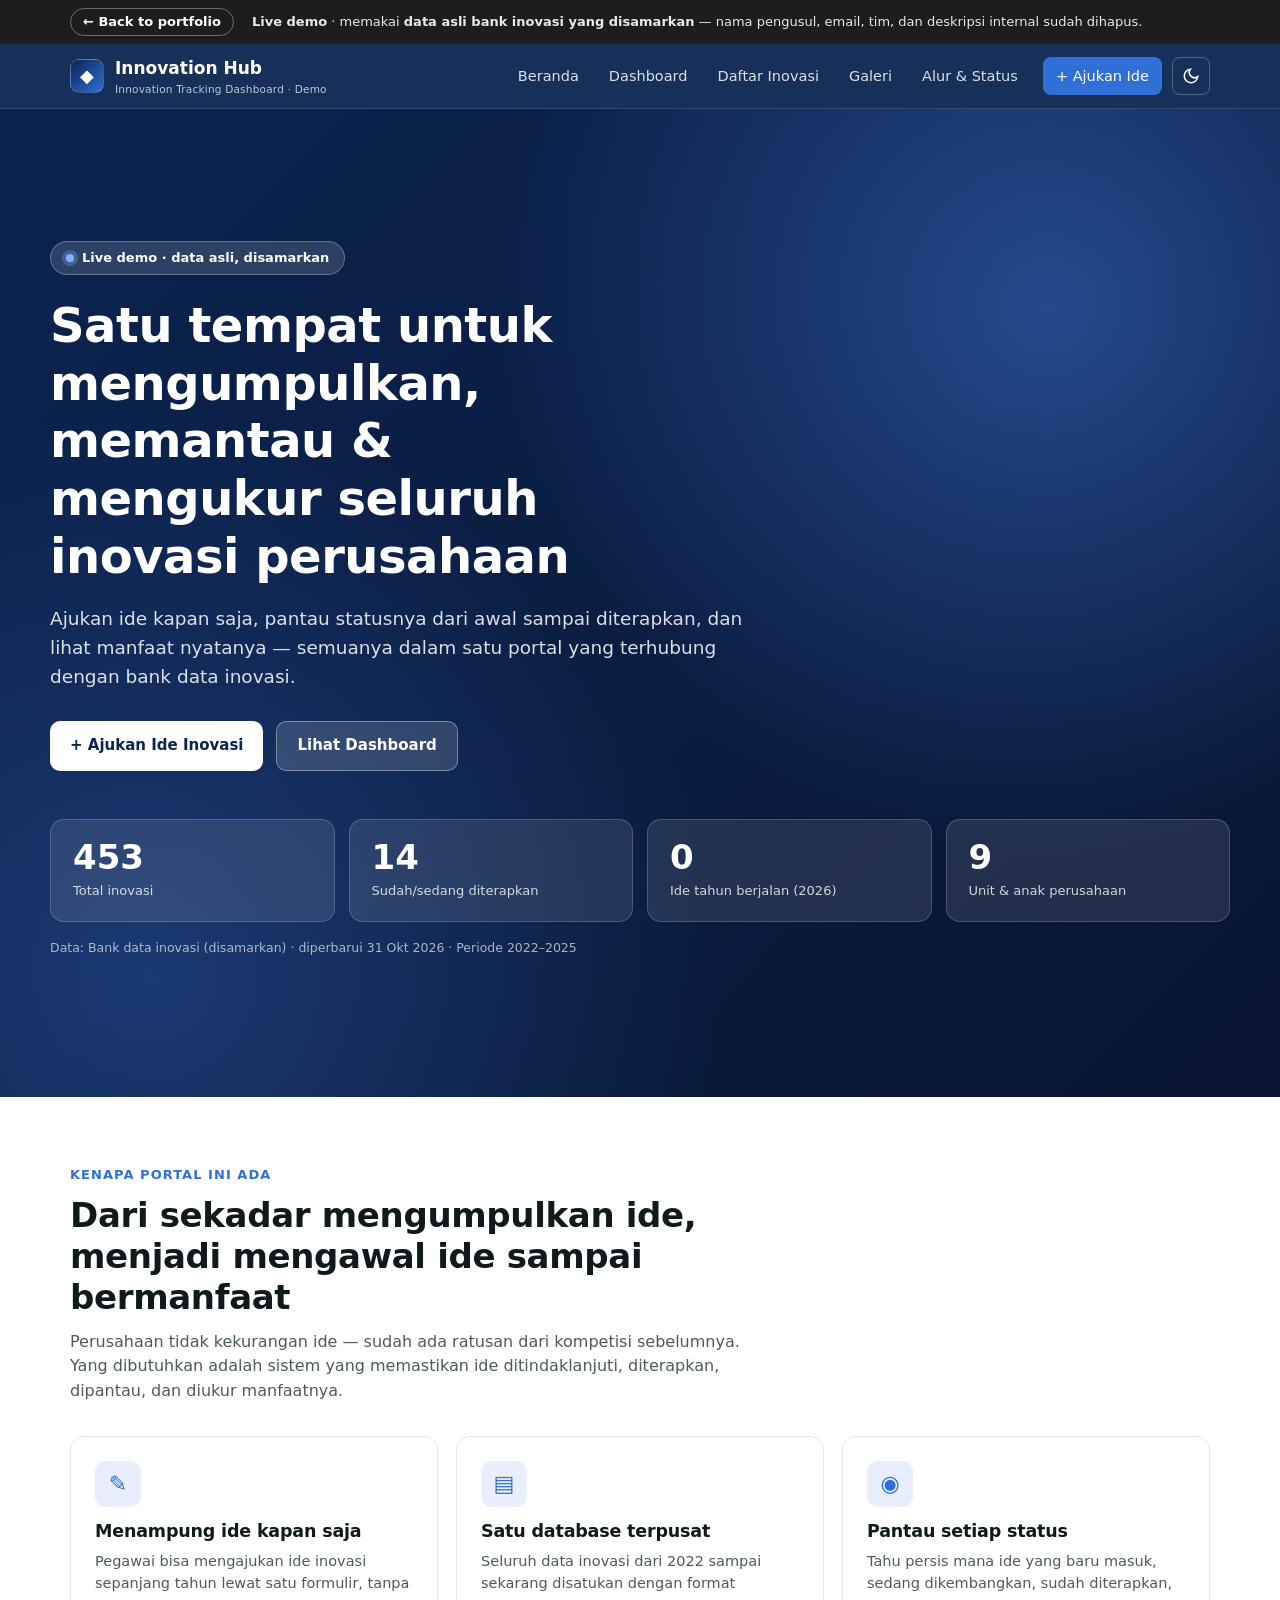
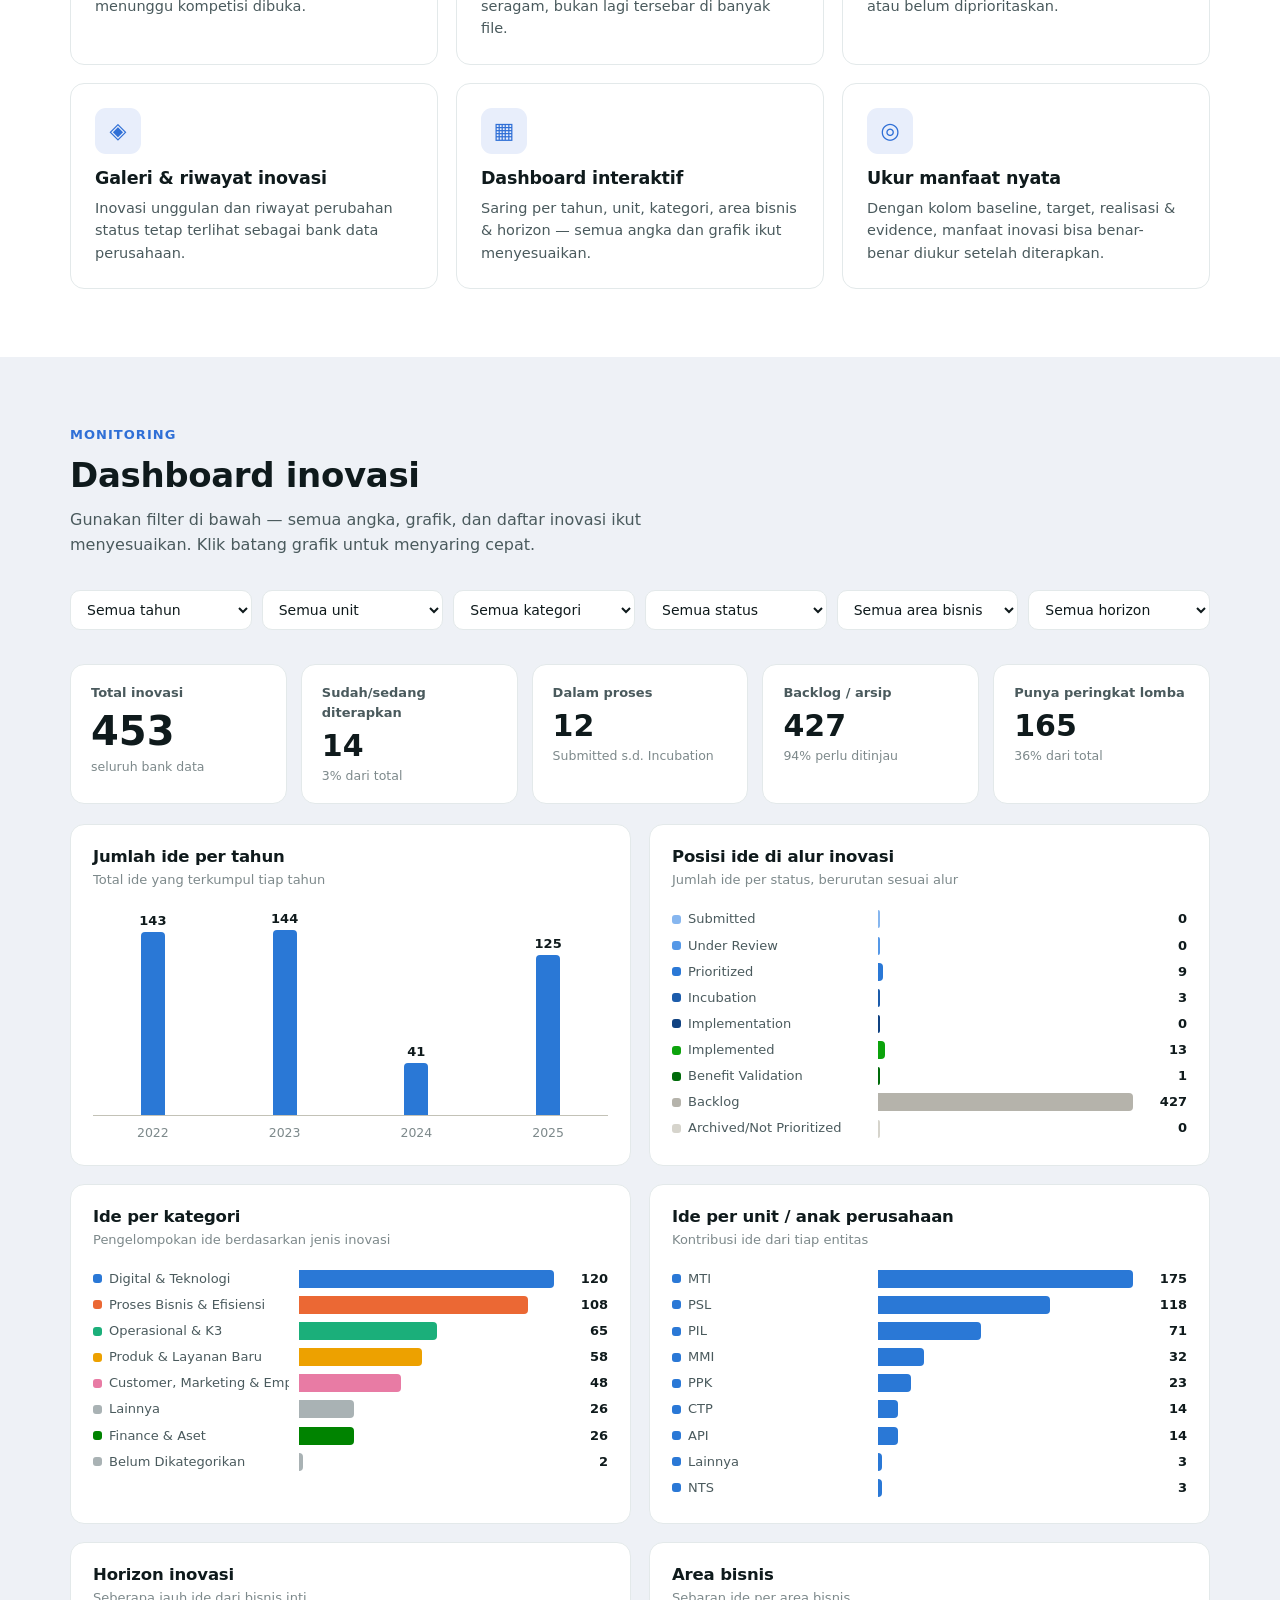
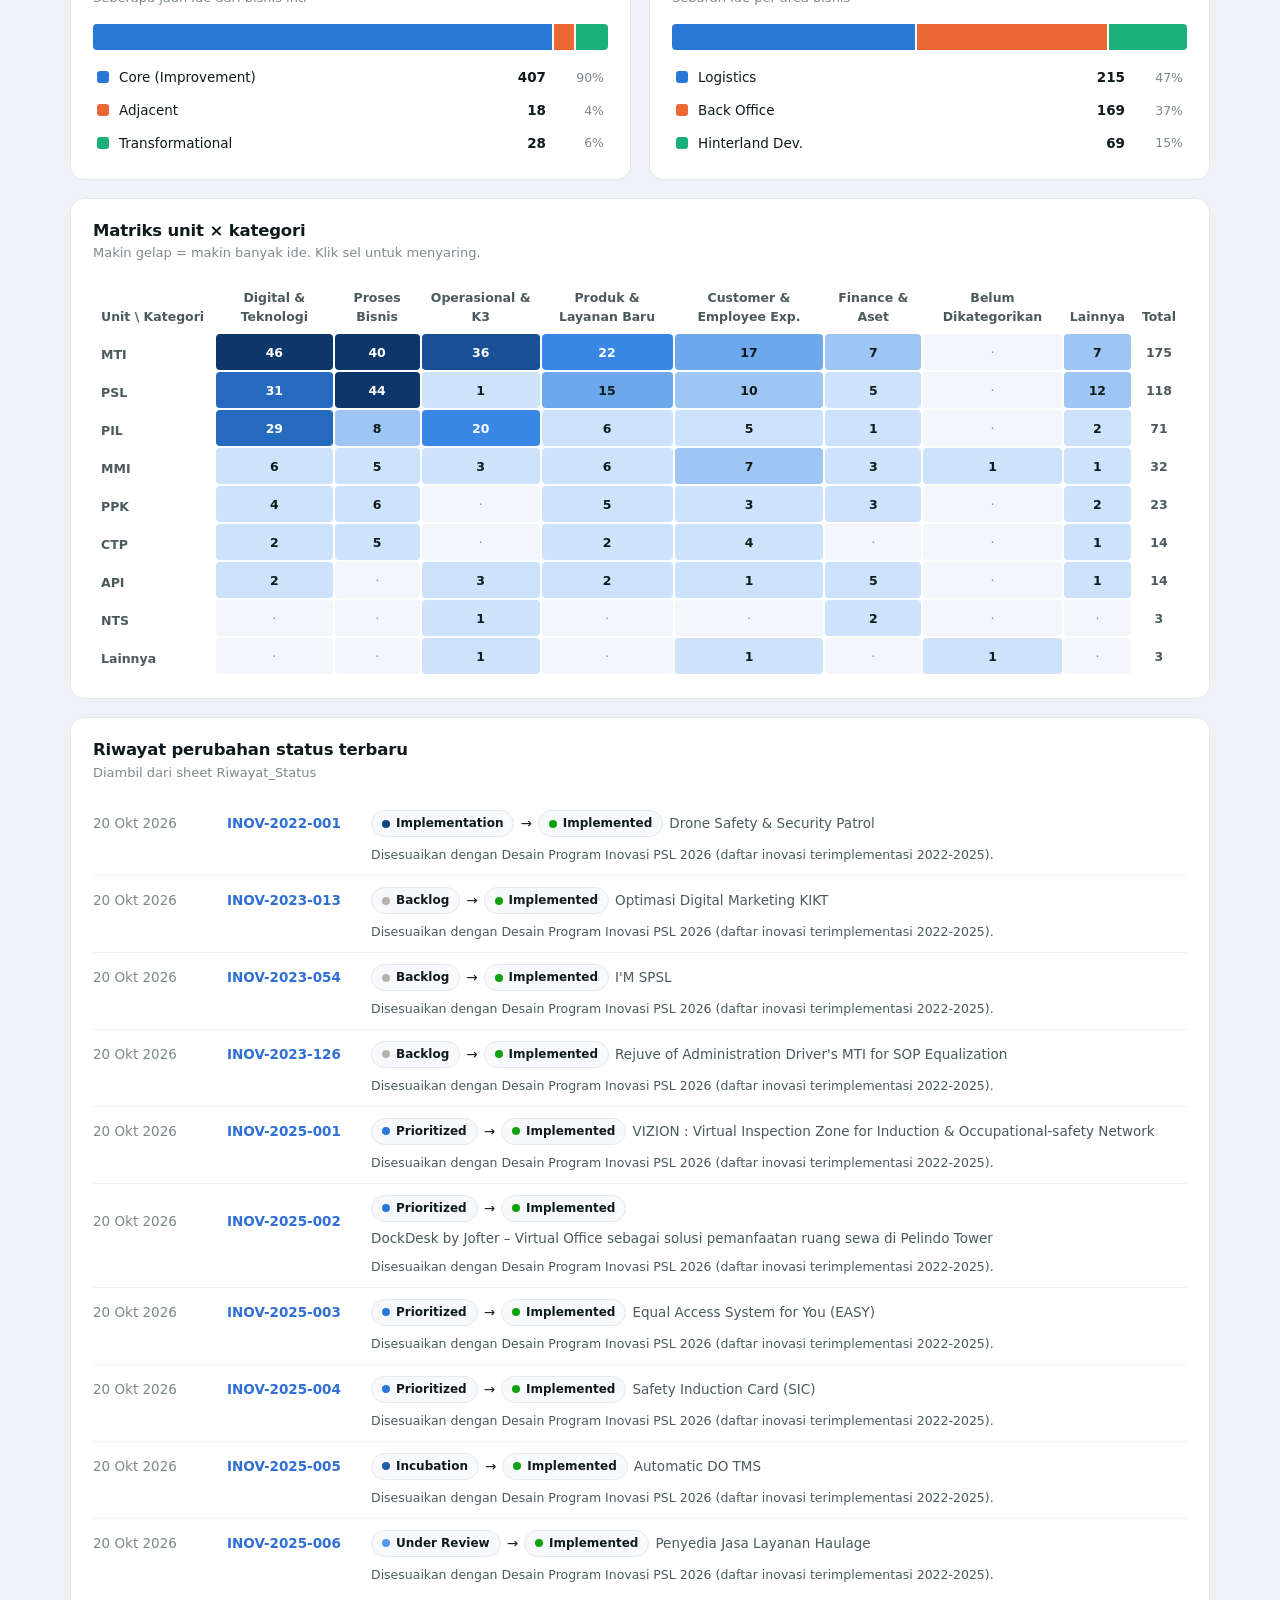
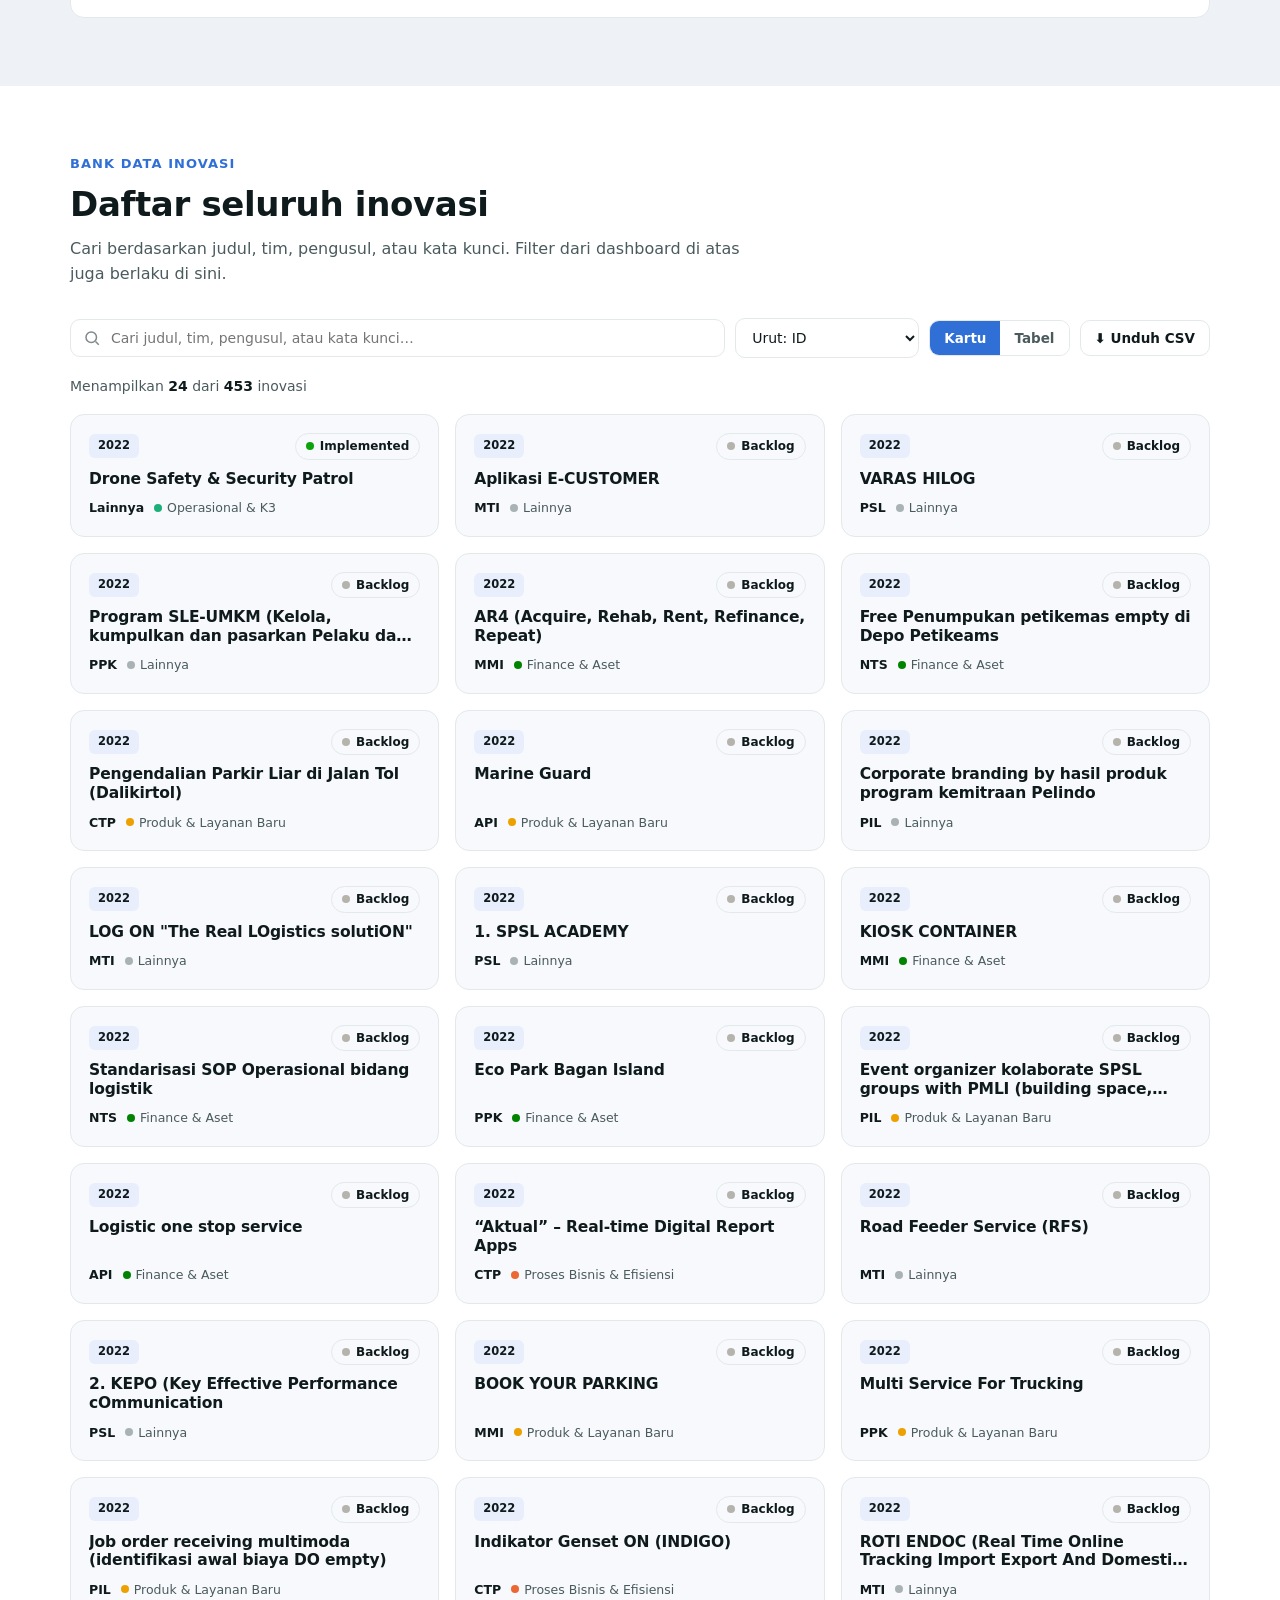
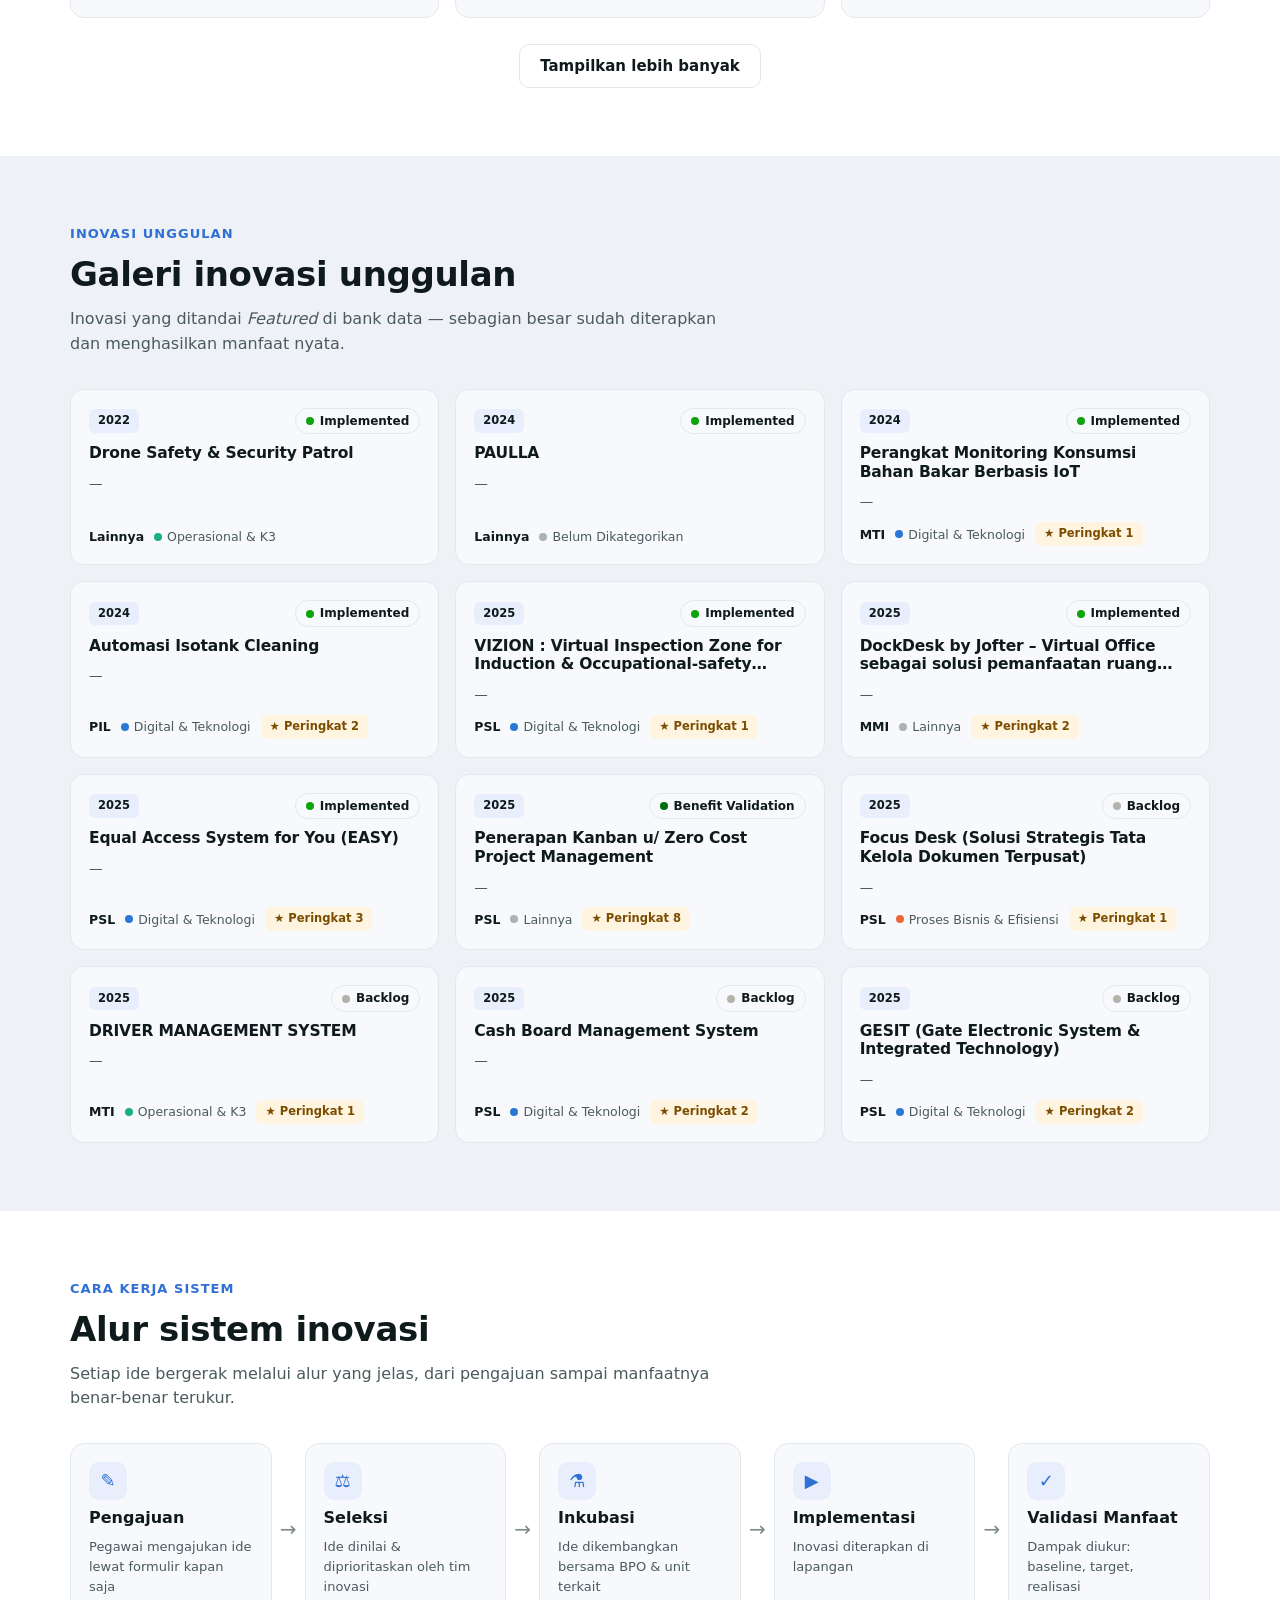
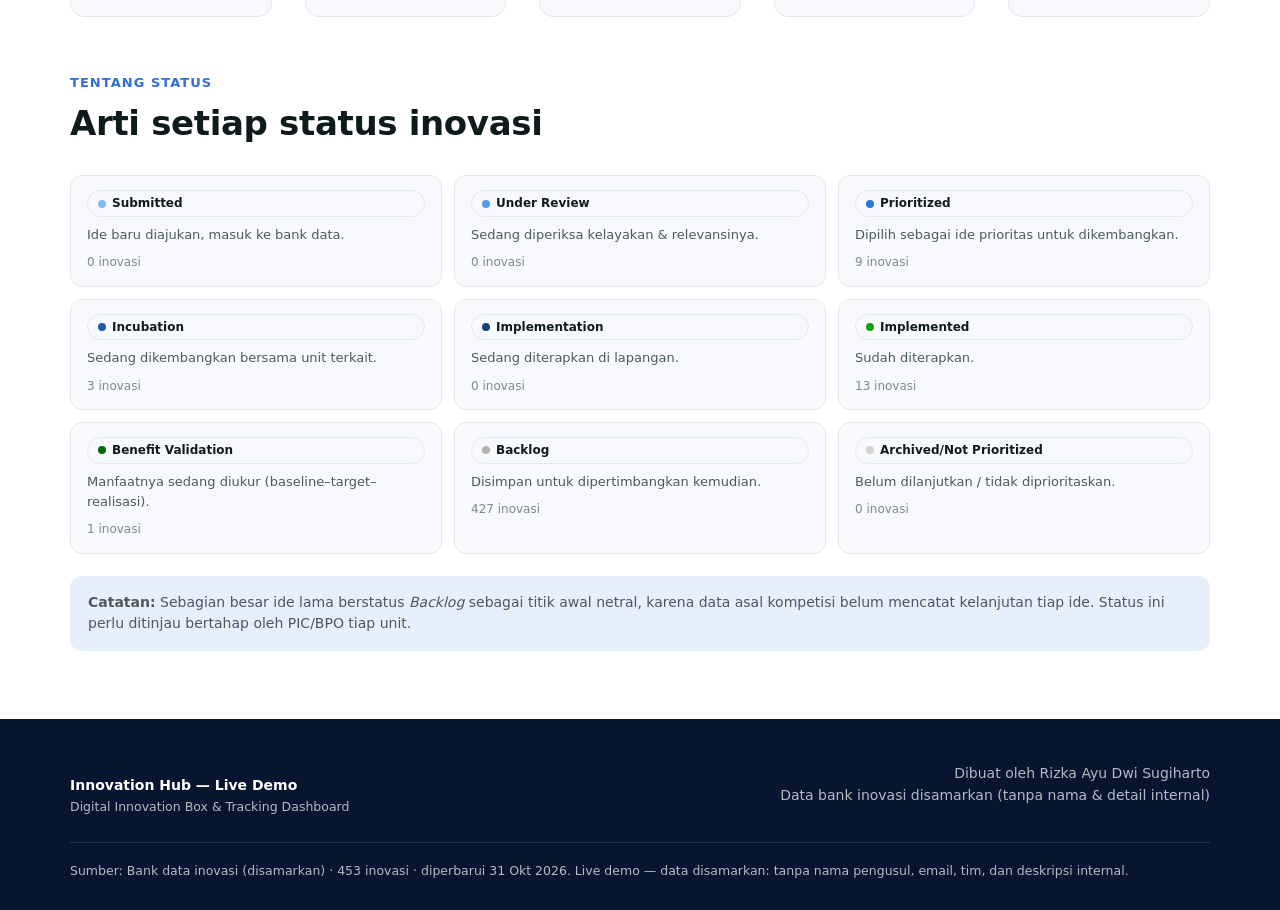
==== commit 36681952: "Innovation Hub demo: use the real innovation bank, anonymized 453 innovations from the BANK DATA INO" ====
--- a/projects/innovation-hub/index.html
+++ b/projects/innovation-hub/index.html
@@ -5,7 +5,7 @@
 <meta name="viewport" content="width=device-width, initial-scale=1.0">
 <title>Innovation Hub — Live Demo · Rizka Ayu Dwi Sugiharto</title>
 <meta name="robots" content="noindex">
-<meta name="description" content="Live demo of an innovation tracking dashboard built by Rizka Ayu Dwi Sugiharto. All data on this page is fictional.">
+<meta name="description" content="Live demo of an innovation tracking dashboard built by Rizka Ayu Dwi Sugiharto, running on anonymized innovation bank data.">
 <link rel="stylesheet" href="assets/css/style.css">
 <style>
 .demo-bar{background:#1d1d1f;color:#e9e9ec;font-size:13px;position:relative;z-index:60}
@@ -13,13 +13,14 @@
 .demo-bar a{color:#fff;font-weight:700;text-decoration:none;border:1px solid rgba(255,255,255,.35);border-radius:999px;padding:3px 12px;white-space:nowrap}
 .demo-bar a:hover{background:#fff;color:#1d1d1f}
 .foot-right a{color:inherit}
+.embedded .demo-bar{display:none}
 </style>
 </head>
 <body>
 
 
 <!-- DEMO BAR -->
-<div class="demo-bar"><div class="wrap demo-in"><a href="../../index.html#more-work">← Back to portfolio</a><span><b>Live demo</b> · semua data di halaman ini <b>fiktif</b> — dibuat untuk portofolio, bukan data perusahaan.</span></div></div>
+<div class="demo-bar"><div class="wrap demo-in"><a href="../../index.html#more-work">← Back to portfolio</a><span><b>Live demo</b> · memakai <b>data asli bank inovasi yang disamarkan</b> — nama pengusul, email, tim, dan deskripsi internal sudah dihapus.</span></div></div>
 
 <!-- NAV -->
 <header class="nav">
@@ -44,7 +45,7 @@
 <!-- HERO -->
 <section class="hero" id="beranda">
   <div class="wrap hero-in">
-    <span class="badge"><span class="dot"></span>Live demo · data fiktif</span>
+    <span class="badge"><span class="dot"></span>Live demo · data asli, disamarkan</span>
     <!-- >> BOLEH DIEDIT: judul besar & kalimat pembuka << -->
     <h1>Satu tempat untuk mengumpulkan, memantau &amp; mengukur seluruh inovasi perusahaan</h1>
     <p class="sub">Ajukan ide kapan saja, pantau statusnya dari awal sampai diterapkan, dan lihat manfaat nyatanya — semuanya dalam satu portal yang terhubung dengan bank data inovasi.</p>
@@ -206,7 +207,7 @@
         <div class="foot-title">Innovation Hub — Live Demo</div>
         <div class="foot-sub">Digital Innovation Box &amp; Tracking Dashboard</div>
       </div>
-      <div class="foot-right">Dibuat oleh <a href="../../index.html">Rizka Ayu Dwi Sugiharto</a><br>Semua data di halaman ini fiktif</div>
+      <div class="foot-right">Dibuat oleh <a href="../../index.html">Rizka Ayu Dwi Sugiharto</a><br>Data bank inovasi disamarkan (tanpa nama &amp; detail internal)</div>
     </div>
     <div class="foot-note" id="footNote"></div>
   </div>
@@ -220,5 +221,21 @@
 <script src="assets/js/config.js"></script>
 <script src="data/data.js"></script>
 <script src="assets/js/app.js"></script>
+<script>
+/* Embedded in the portfolio: filters and charts work in place; menu links open the full demo in a new tab */
+(function () {
+  if (window.self === window.top) return;
+  document.documentElement.classList.add("embedded");
+  document.addEventListener("click", function (e) {
+    var a = e.target.closest("#navlinks a, .logo, .hero-cta a");
+    if (!a) return;
+    e.preventDefault();
+    e.stopImmediatePropagation();
+    document.getElementById("navlinks").classList.remove("open");
+    var href = a.getAttribute("href") || "";
+    window.open(location.pathname + (href.charAt(0) === "#" && href.length > 1 ? href : "#beranda"), "_blank", "noopener");
+  }, true);
+})();
+</script>
 </body>
 </html>
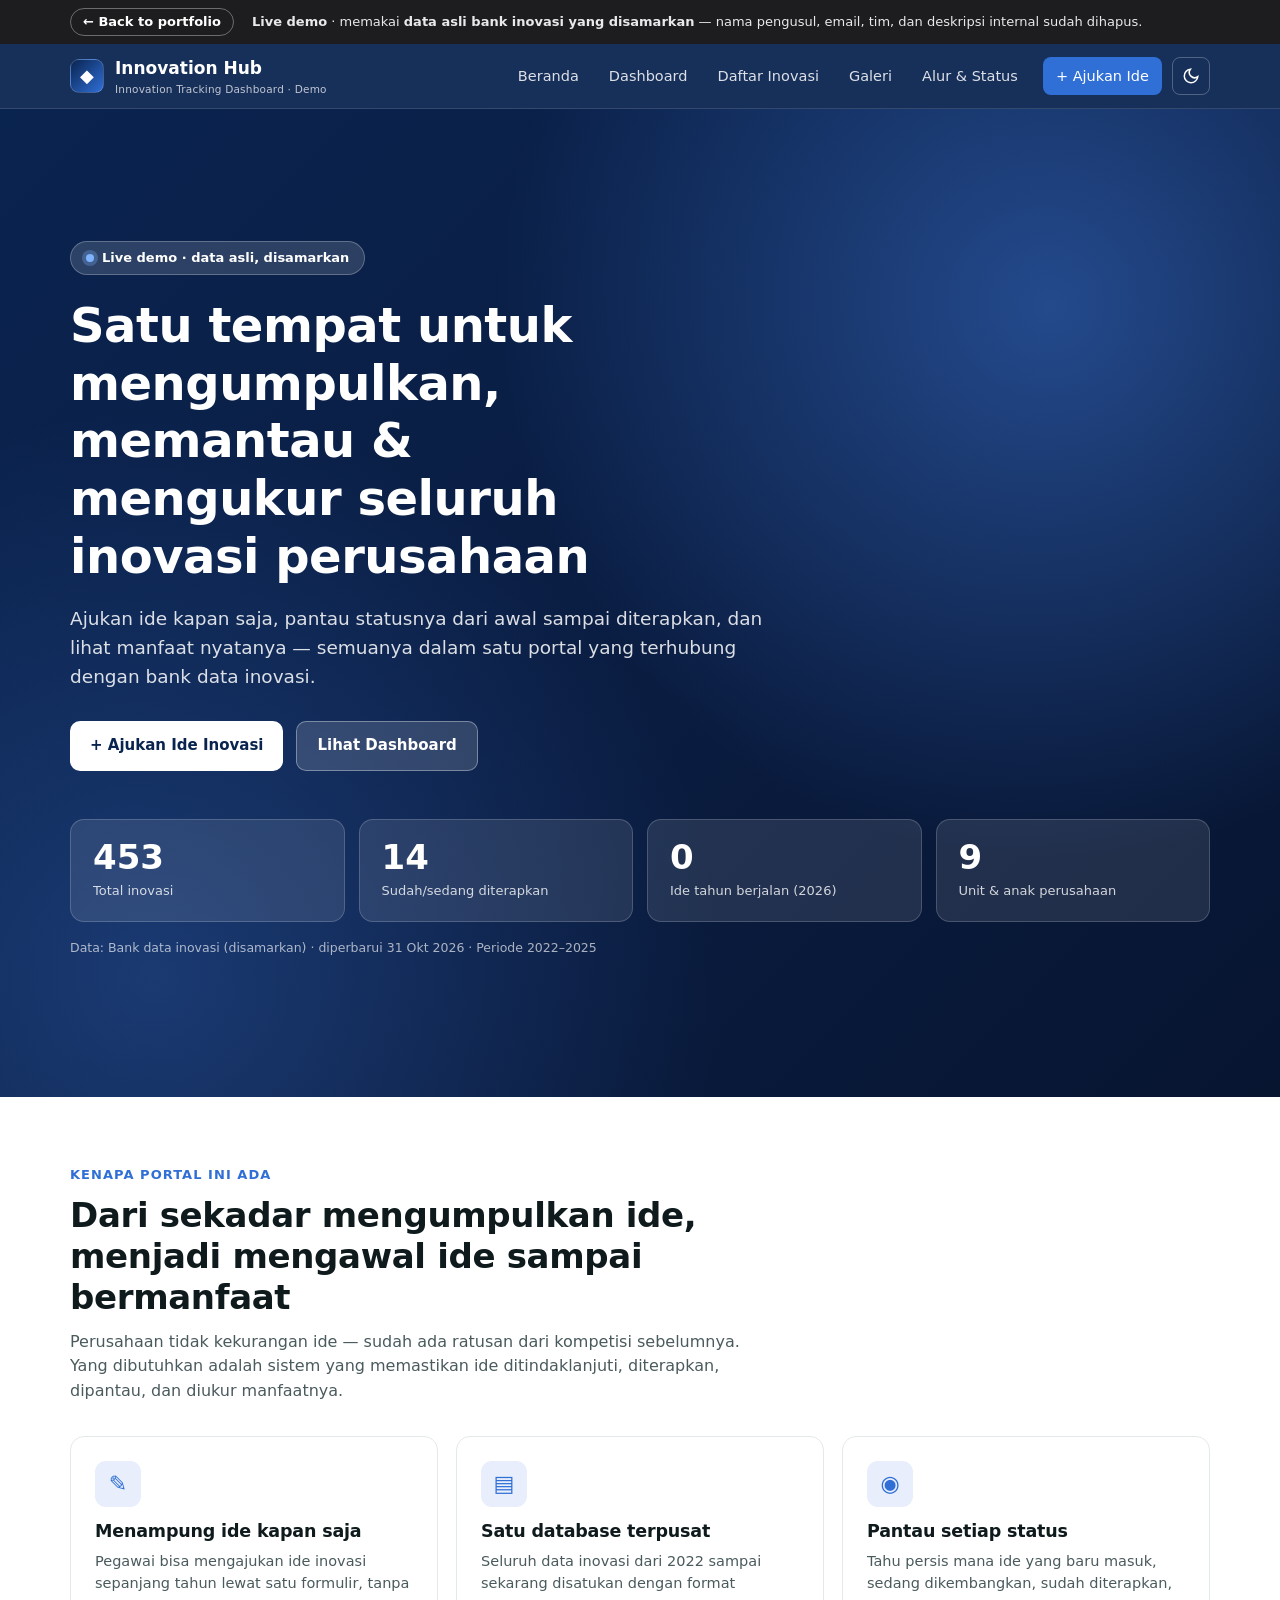
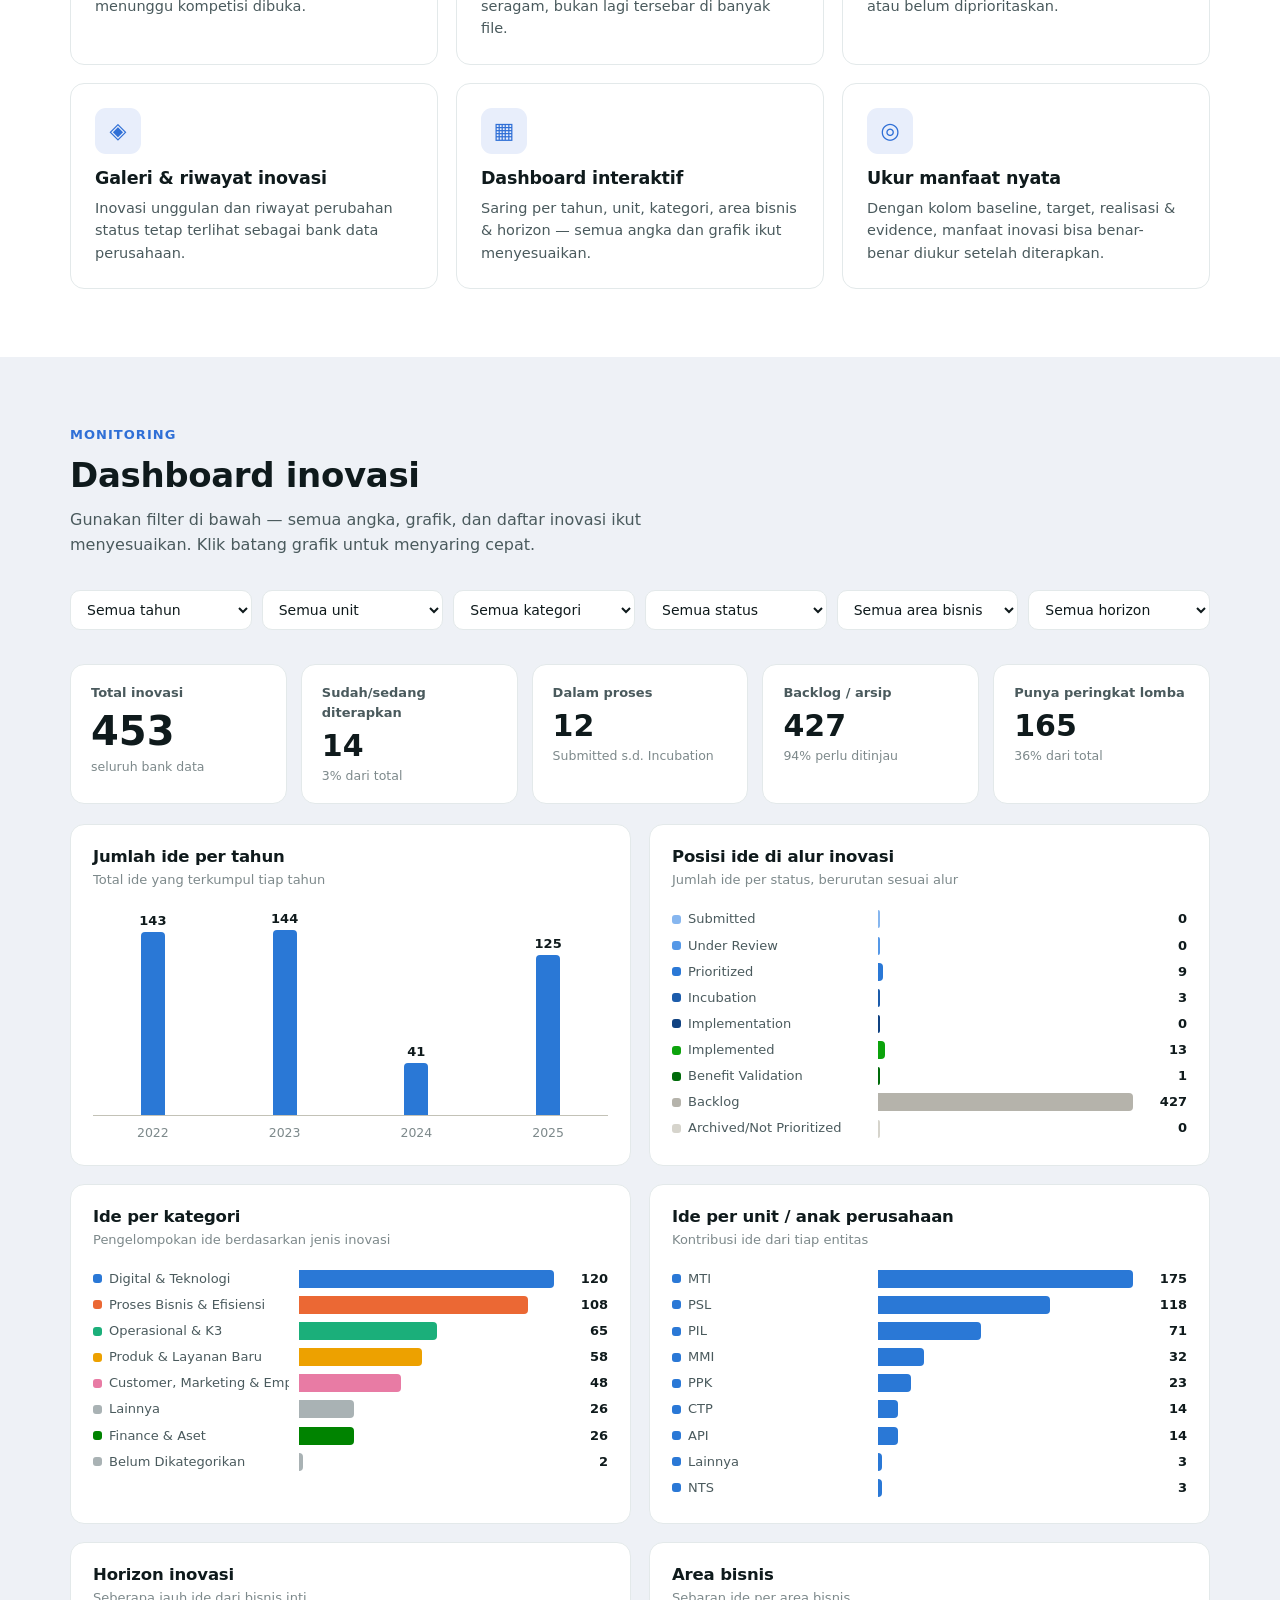
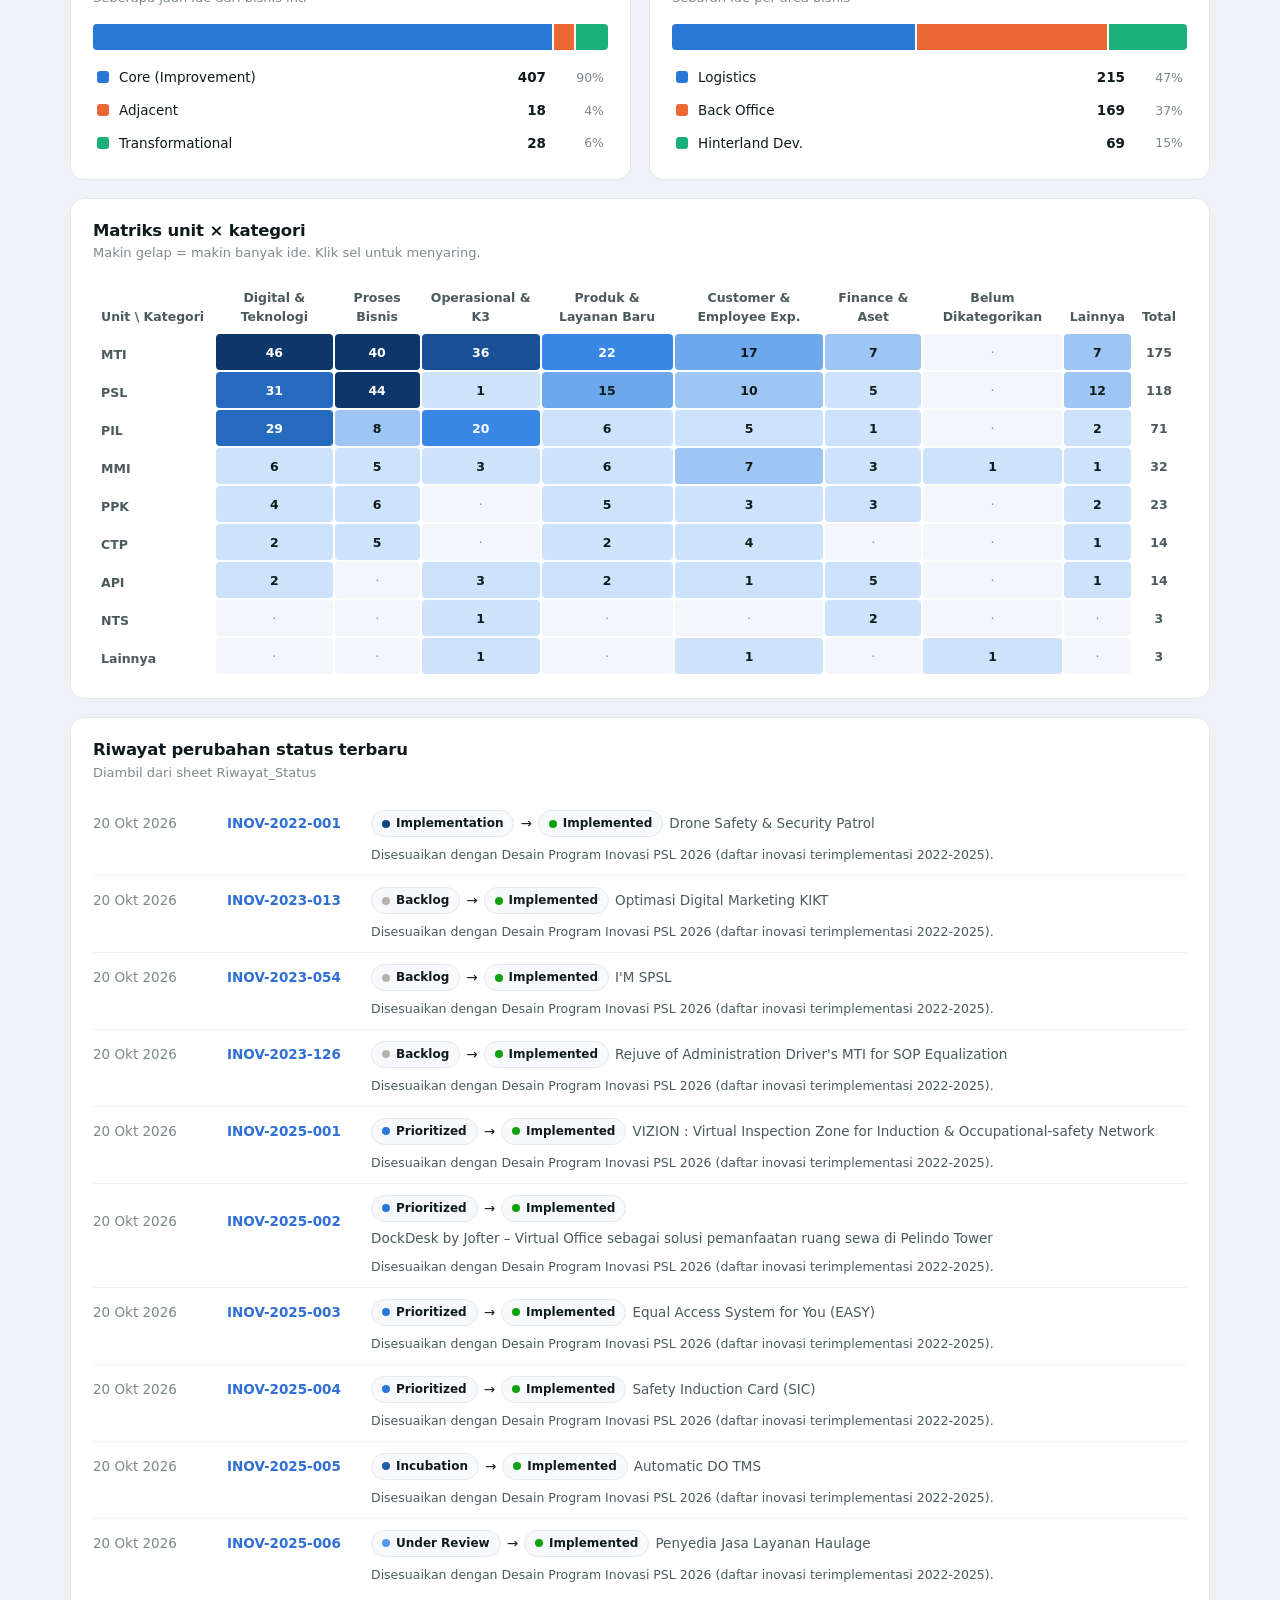
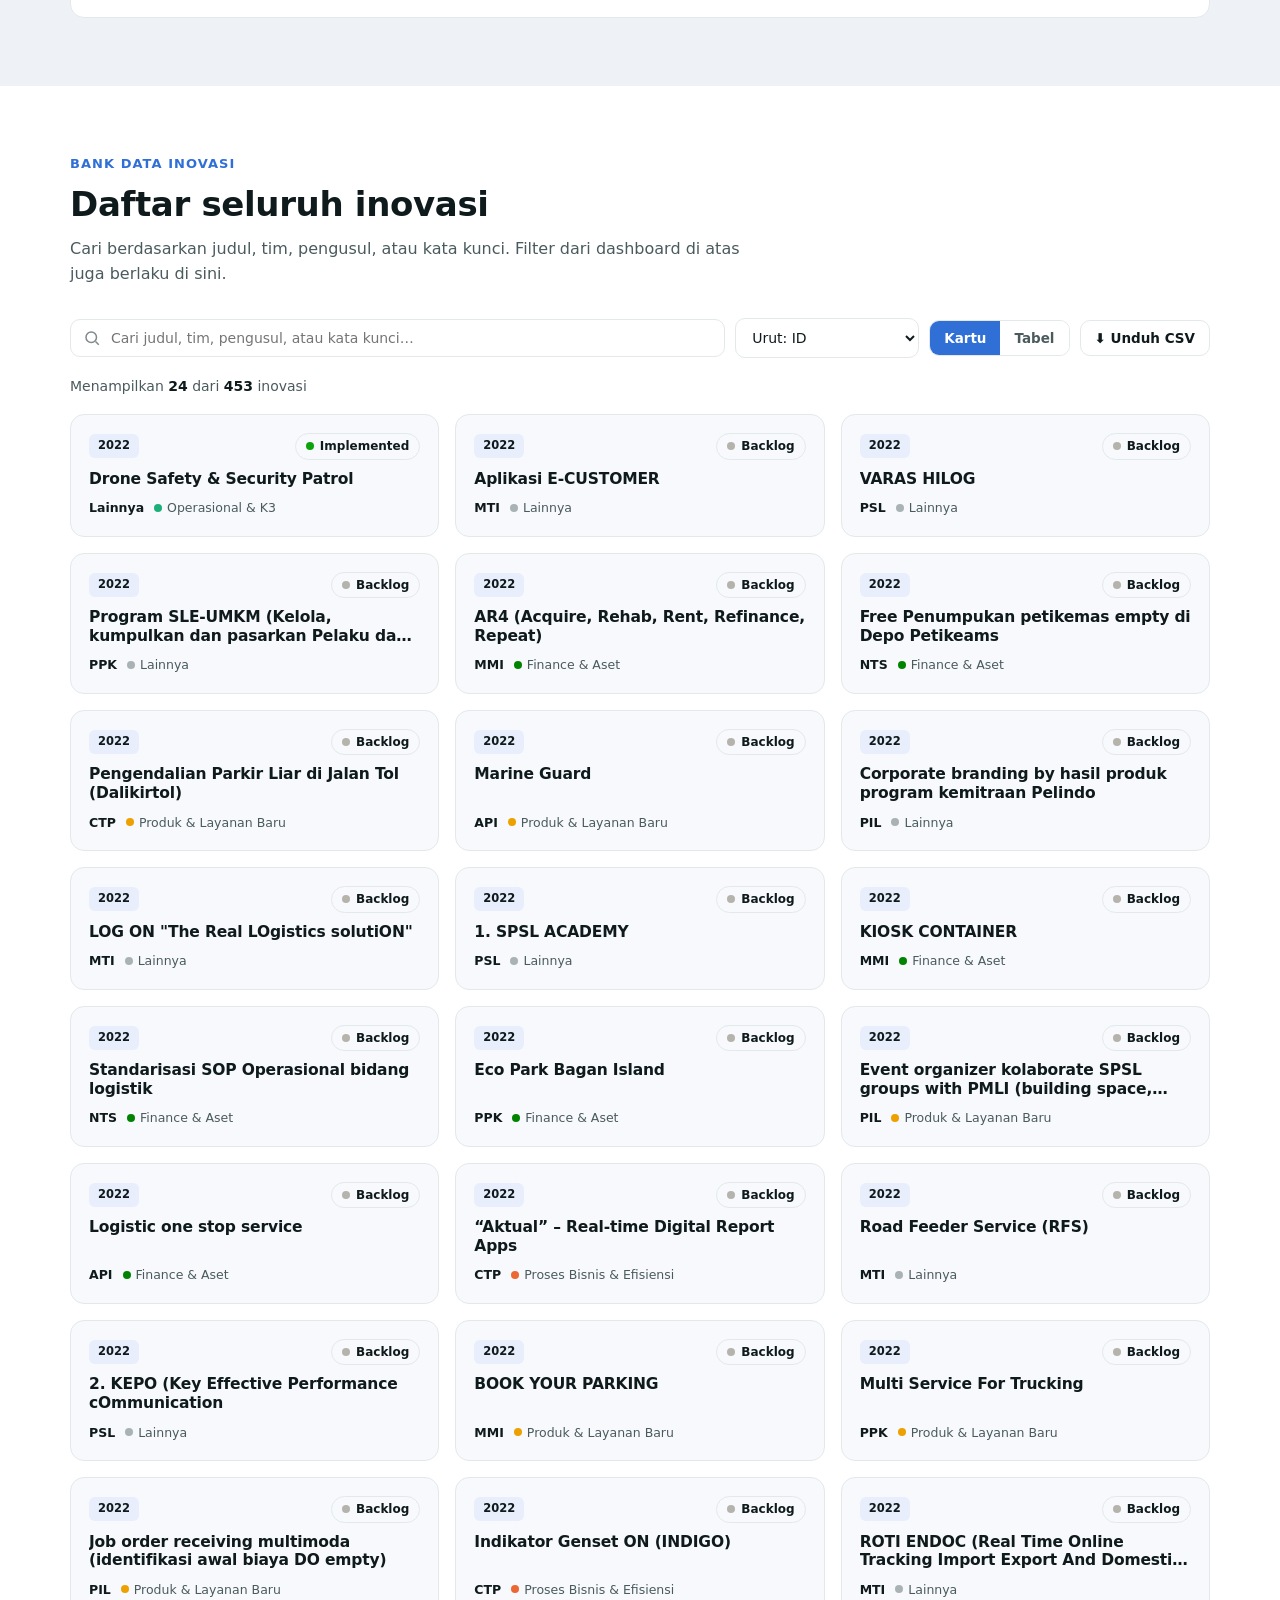
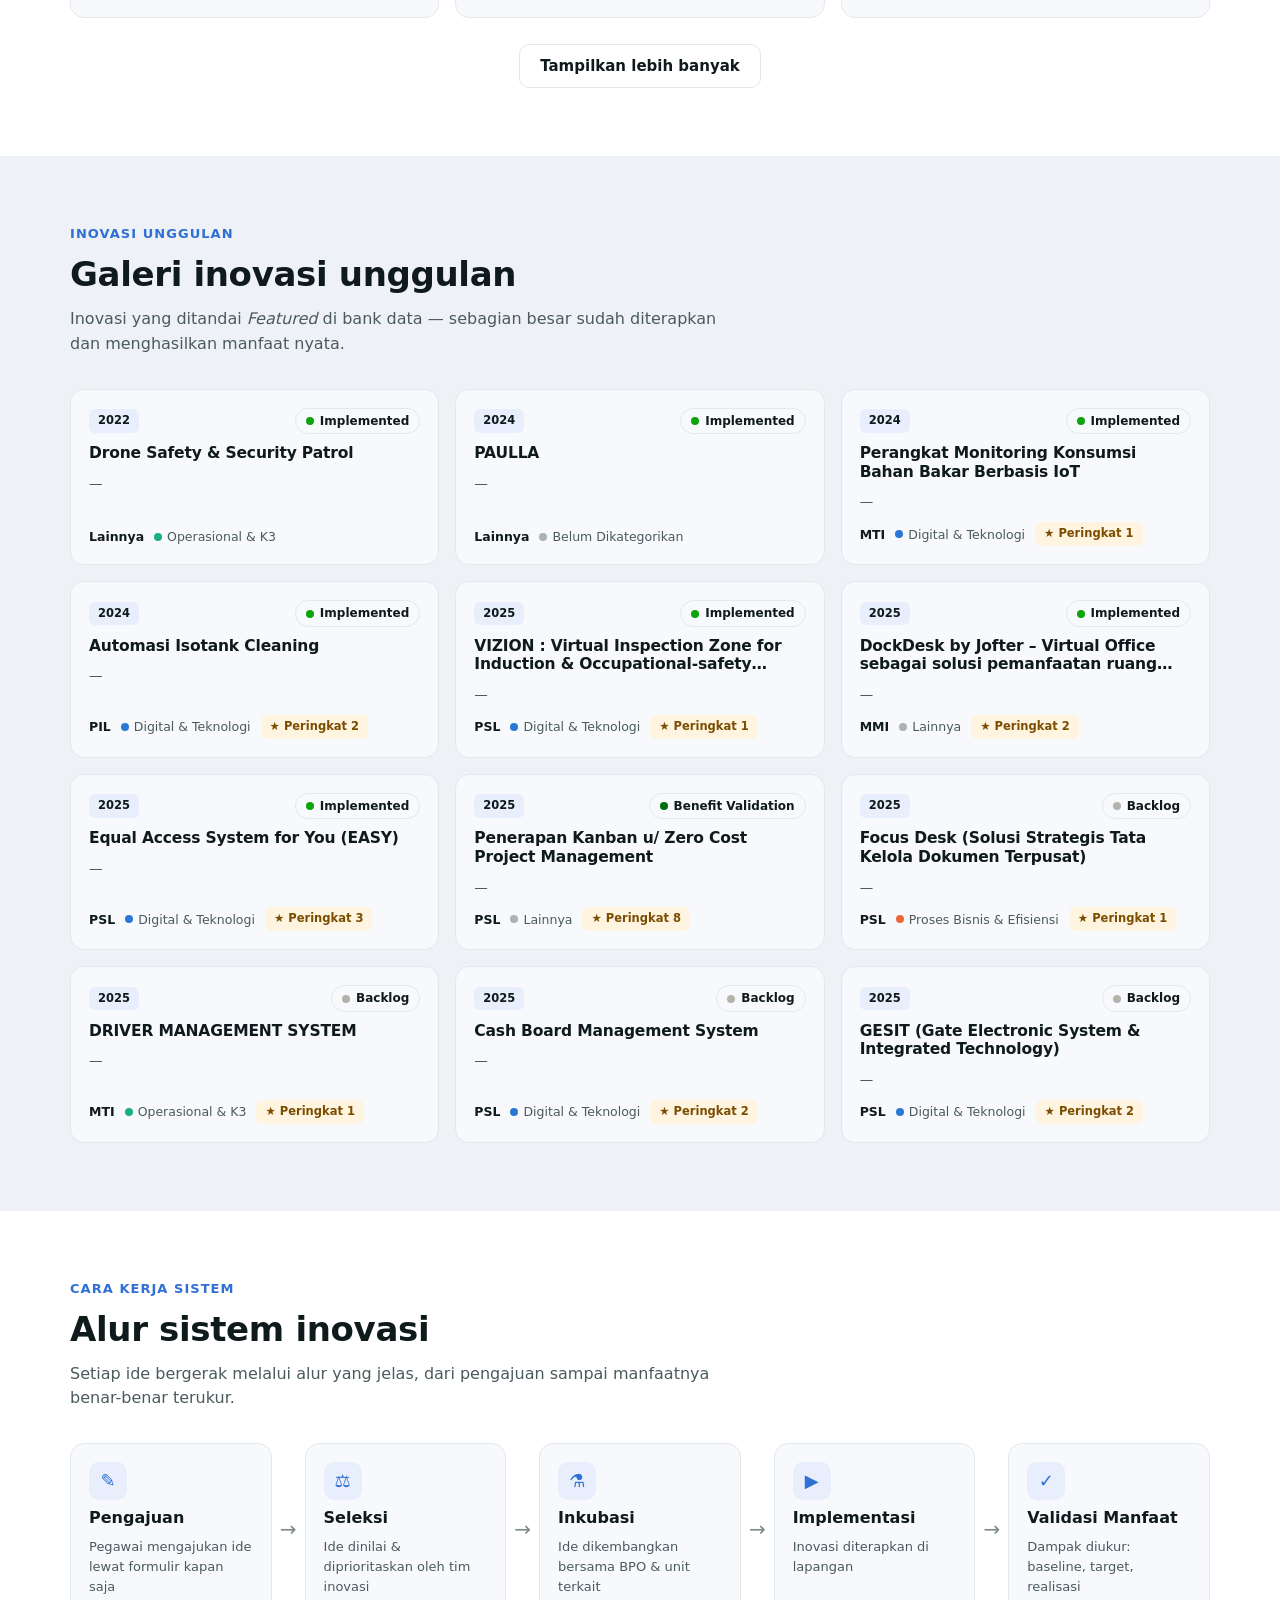
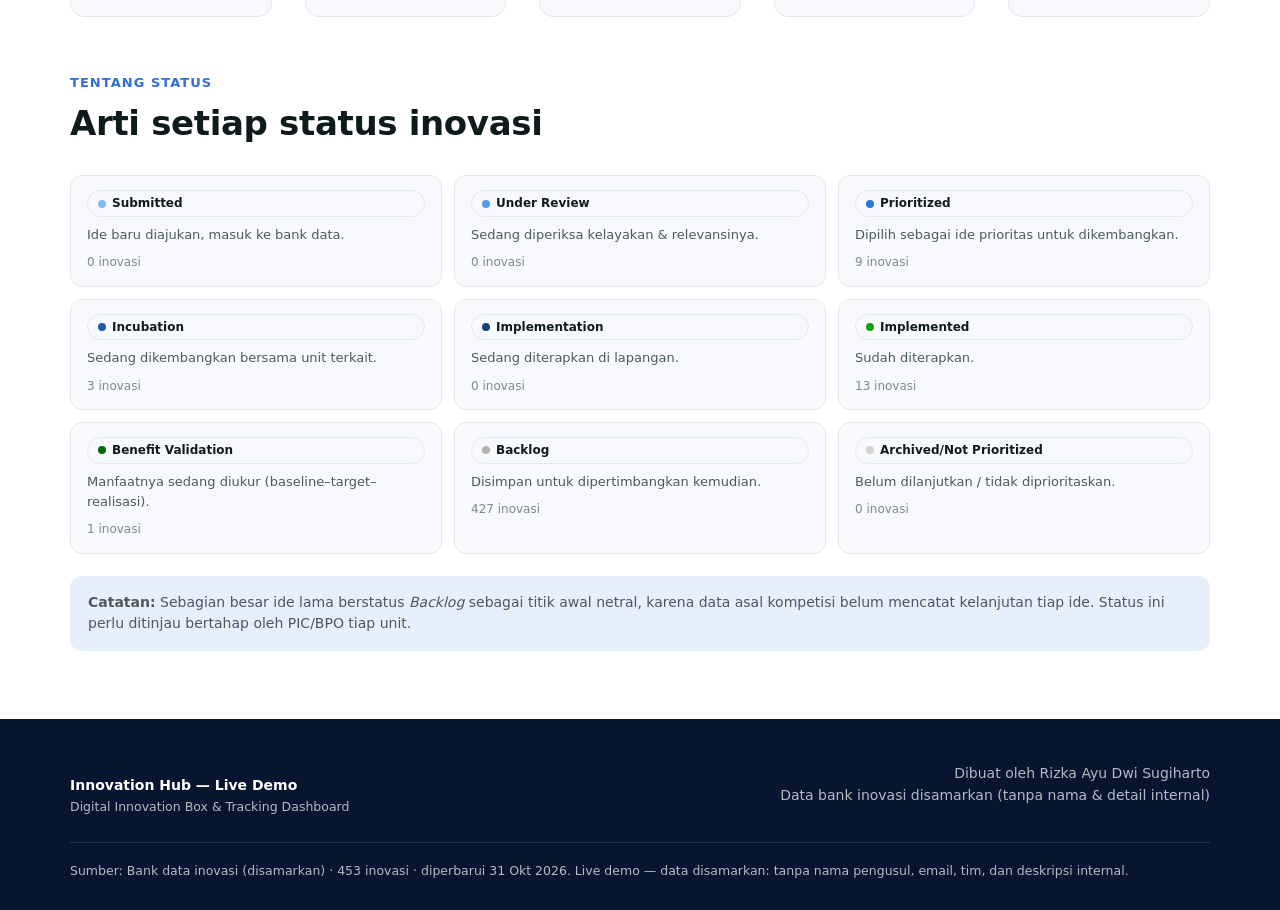
==== commit 1fabfccb: "Apply the portfolio review fixes - Hero and contact say she is interning at Pelindo now and can star" ====
--- a/projects/innovation-hub/index.html
+++ b/projects/innovation-hub/index.html
@@ -226,6 +226,11 @@
 (function () {
   if (window.self === window.top) return;
   document.documentElement.classList.add("embedded");
+  // open on the section named in the link (e.g. #dashboard) once the data has rendered
+  window.addEventListener("load", function () {
+    var el = location.hash && document.getElementById(location.hash.slice(1));
+    if (el) setTimeout(function () { el.scrollIntoView(); }, 400);
+  });
   document.addEventListener("click", function (e) {
     var a = e.target.closest("#navlinks a, .logo, .hero-cta a");
     if (!a) return;
--- a/projects/innovation-hub/assets/css/style.css
+++ b/projects/innovation-hub/assets/css/style.css
@@ -94,7 +94,7 @@
 /* HERO */
 .hero{position:relative;background:linear-gradient(135deg,#0a2450 0%,#0a1c40 55%,#071531 100%);color:#fff;overflow:hidden}
 .hero::after{content:"";position:absolute;inset:0;background:radial-gradient(circle at 82% 20%,rgba(64,124,224,.48),transparent 42%),radial-gradient(circle at 12% 88%,rgba(64,124,224,.30),transparent 40%);pointer-events:none}
-.hero-in{position:relative;z-index:1;padding:64px 0 72px}
+.hero-in{position:relative;z-index:1;padding-top:64px;padding-bottom:72px}
 .cobrand{display:flex;align-items:center;gap:20px;flex-wrap:wrap;margin-bottom:28px}
 .cobrand img{height:38px;width:auto;display:block;filter:drop-shadow(0 1px 3px rgba(0,0,0,.28))}
 .cb-div{width:1px;height:32px;background:rgba(255,255,255,.30)}
